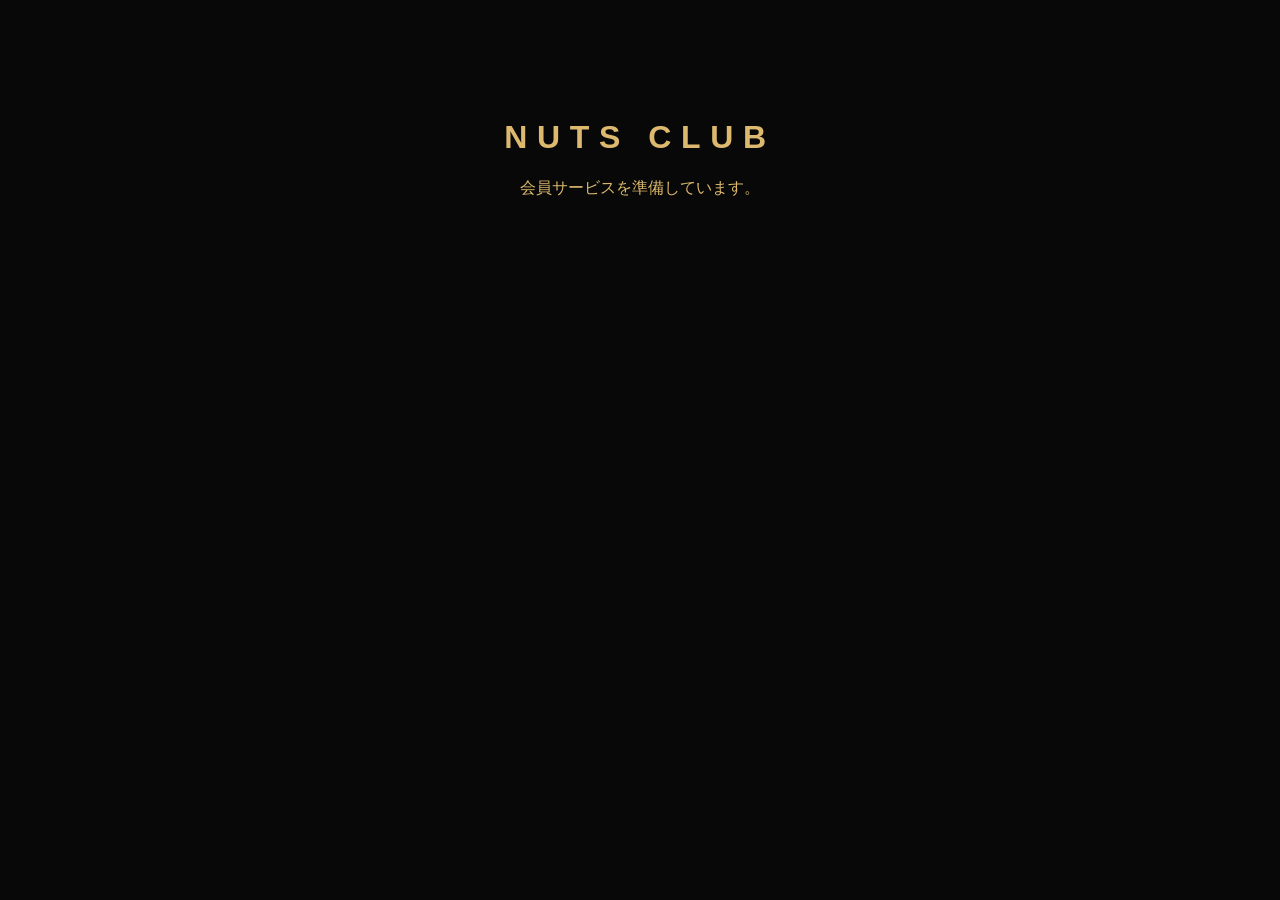
==== index.html @ 691520b5 "Create deployable NUTS CLUB entry point" ====
<!doctype html><html lang="ja"><meta charset="utf-8"><meta name="viewport" content="width=device-width,initial-scale=1"><title>NUTS CLUB</title><style>body{background:#080808;color:#dcb96e;font-family:sans-serif;text-align:center;padding:10vh 1rem}h1{letter-spacing:.3em}a{color:#e8d3a0}</style><h1>NUTS CLUB</h1><p>会員サービスを準備しています。</p></html>
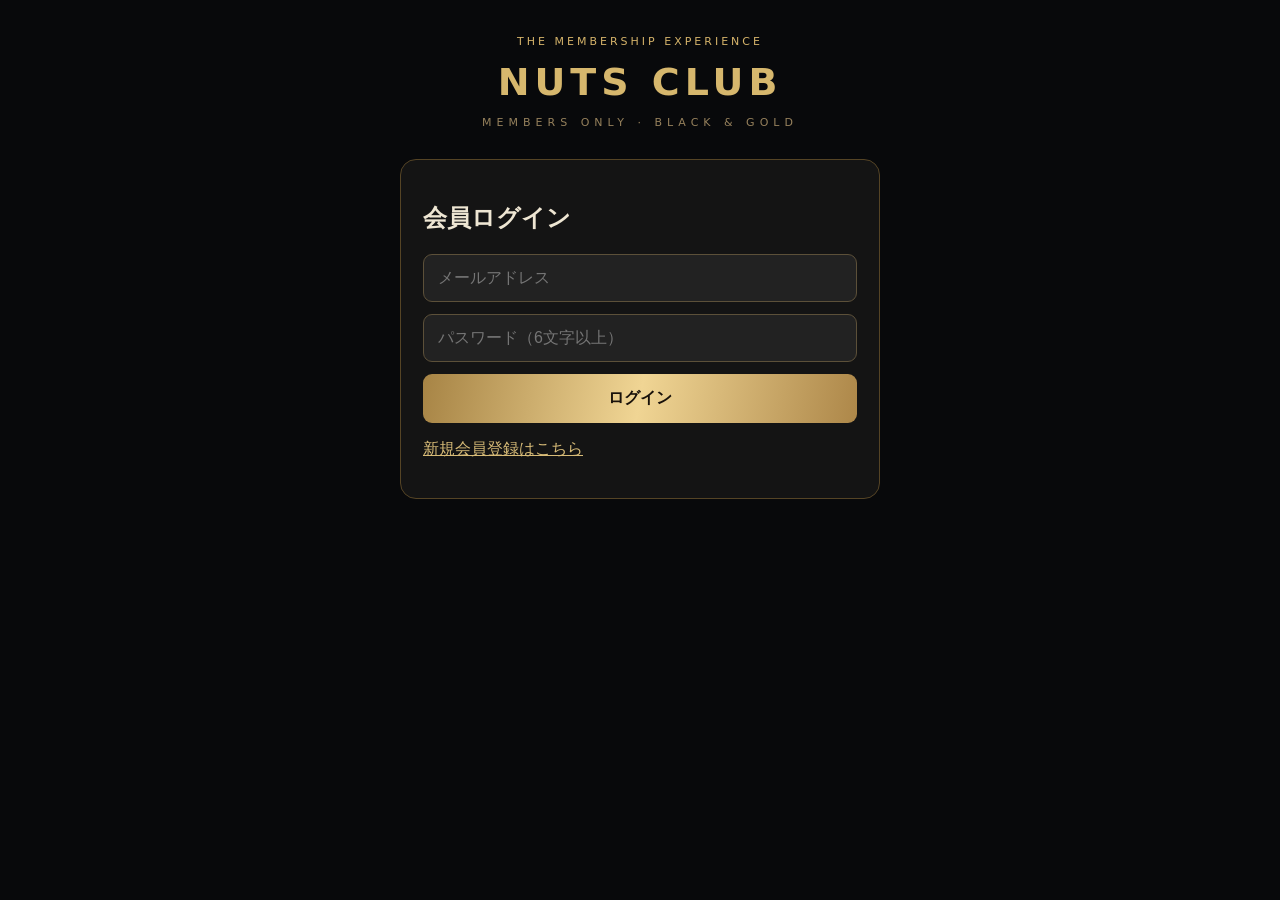
==== commit 91c76d0f: "Connect black-gold membership UI to Supabase" ====
--- a/index.html
+++ b/index.html
@@ -1 +1 @@
-<!doctype html><html lang="ja"><meta charset="utf-8"><meta name="viewport" content="width=device-width,initial-scale=1"><title>NUTS CLUB</title><style>body{background:#080808;color:#dcb96e;font-family:sans-serif;text-align:center;padding:10vh 1rem}h1{letter-spacing:.3em}a{color:#e8d3a0}</style><h1>NUTS CLUB</h1><p>会員サービスを準備しています。</p></html>+<!doctype html><html lang="ja"><head><meta charset="utf-8"><meta name="viewport" content="width=device-width,initial-scale=1"><title>NUTS CLUB</title><style>*{box-sizing:border-box}body{margin:0;background:#08090b;color:#eee6d3;font-family:system-ui,-apple-system,sans-serif}.wrap{max-width:520px;margin:auto;padding:35px 20px}header{text-align:center;color:#d6b76d;letter-spacing:5px}h1{font-size:38px;margin:12px 0}header p{font-size:11px;color:#96815c}.panel{background:#141414;border:1px solid #554425;border-radius:16px;padding:22px;margin-top:30px}input,button{display:block;width:100%;margin:12px 0;padding:14px;border-radius:9px;font-size:16px}input{background:#222;border:1px solid #5c5039;color:white}button{border:0;background:linear-gradient(100deg,#a78445,#f0d594,#ad8749);color:#18110a;font-weight:bold;cursor:pointer}button:disabled{opacity:.5}.secondary{background:#292622;color:#e8cb89;border:1px solid #695734}.link{color:#d8bc78;text-decoration:underline;cursor:pointer}.card{border:1px solid #c5a461;border-radius:20px;background:linear-gradient(135deg,#39301f,#0a0b0d 65%,#2d281c);padding:25px;margin:30px 0;min-height:220px;box-shadow:0 20px 50px #0008}.small{font-size:11px;letter-spacing:3px;color:#d5b36a}.tier{font-size:30px;letter-spacing:3px;margin:40px 0 15px;font-weight:800}.uid{font-size:10px;color:#b4aa92;overflow-wrap:anywhere}.stats{display:grid;grid-template-columns:1fr 1fr;gap:12px}.stat{border:1px solid #5b4828;padding:18px;border-radius:12px;background:#171512}.stat b{display:block;font-size:27px;color:#e5c581;margin-top:8px}#message{color:#d6b76d;overflow-wrap:anywhere}[hidden]{display:none!important}</style></head><body><div class="wrap"><header><div class="small">THE MEMBERSHIP EXPERIENCE</div><h1>NUTS CLUB</h1><p>MEMBERS ONLY · BLACK & GOLD</p></header><section id="login" class="panel"><h2>会員ログイン</h2><input id="email" type="email" autocomplete="email" placeholder="メールアドレス"><input id="password" type="password" autocomplete="current-password" placeholder="パスワード（6文字以上）"><input id="displayName" placeholder="会員表示名" hidden><button id="submit">ログイン</button><p><span id="switch" class="link">新規会員登録はこちら</span></p></section><section id="member" hidden><div class="card"><div class="small">NUTS CLUB ✦ VIP MEMBER</div><div id="tier" class="tier">BRONZE</div><div id="name"></div><p class="uid" id="uid"></p></div><div class="stats"><div class="stat">保有ポイント<b id="points">0</b></div><div class="stat">預かりチップ<b id="chips">0</b></div></div><div class="panel"><p>ポイント・チップ・ランクは店舗スタッフが管理します。</p><button id="reload" class="secondary">最新情報に更新</button><button id="logout" class="secondary">ログアウト</button></div></section><p id="message" role="status"></p></div><script src="app.js"></script></body></html>
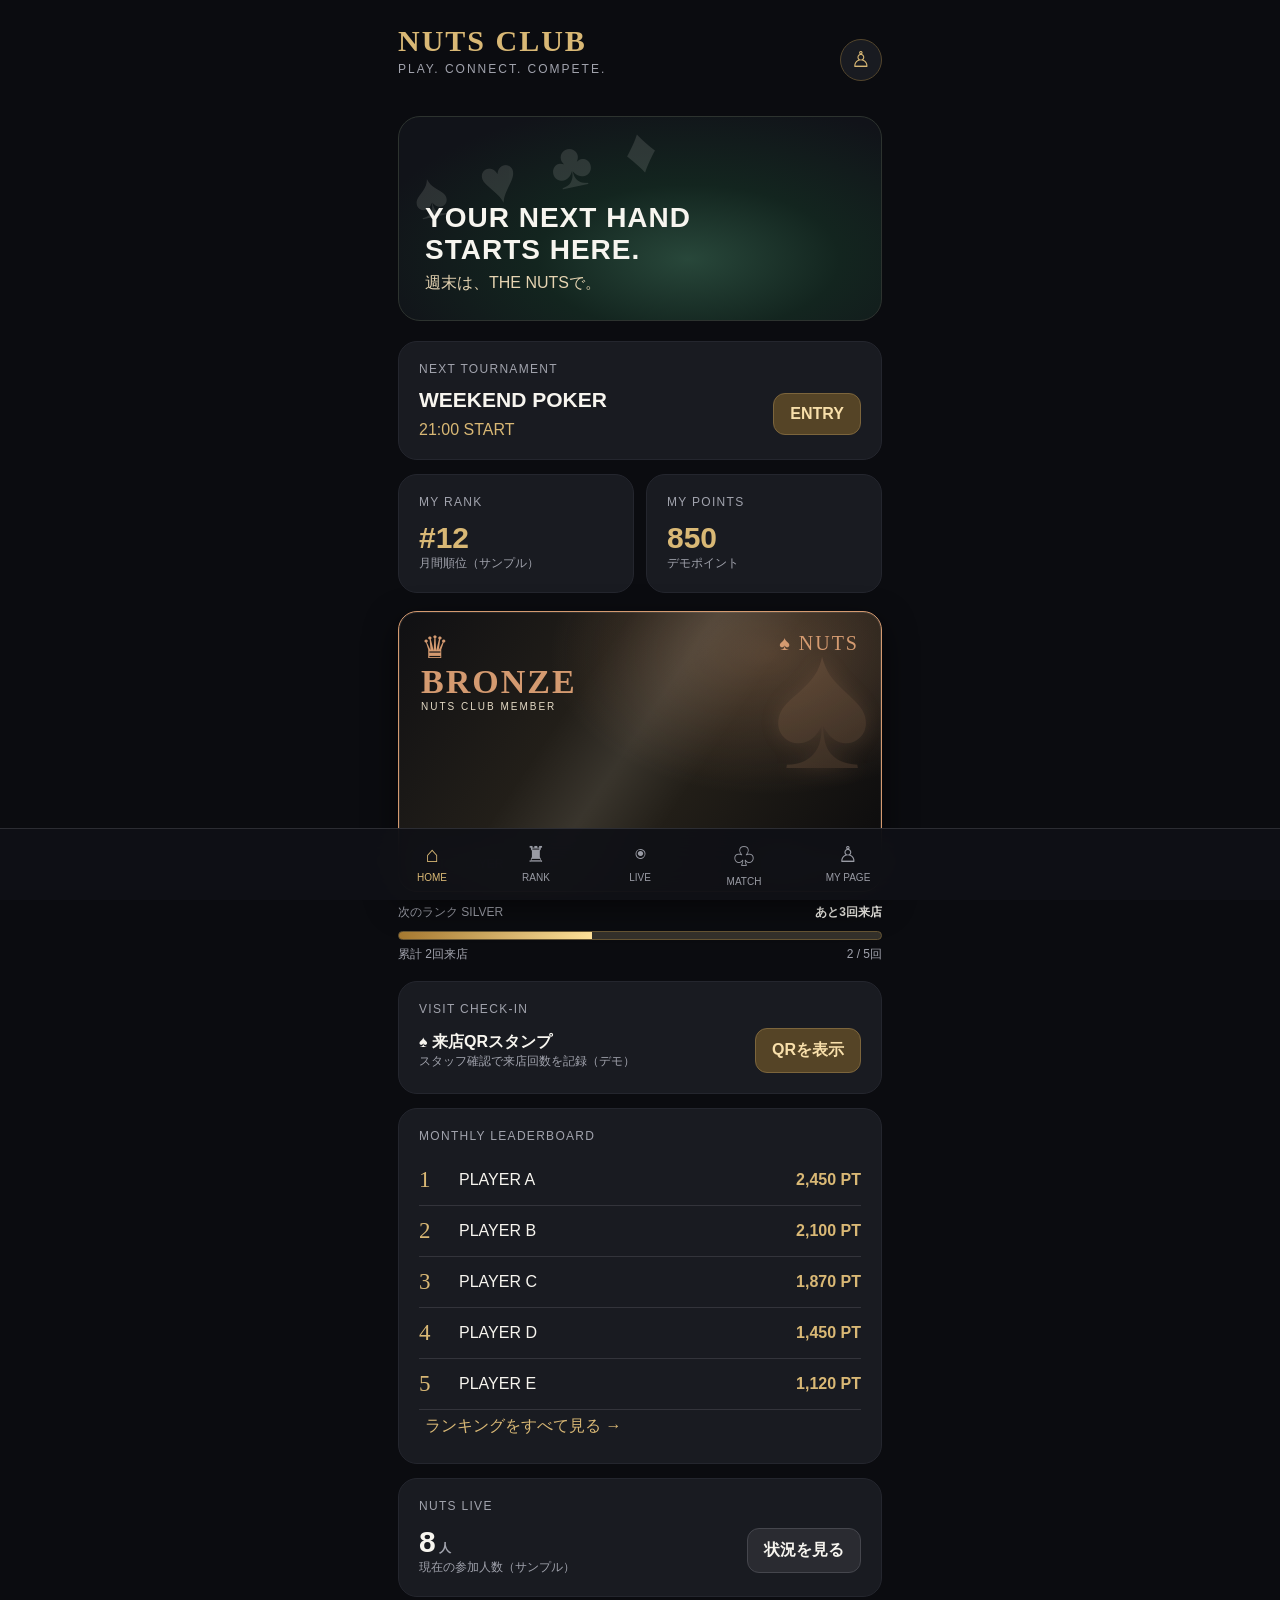
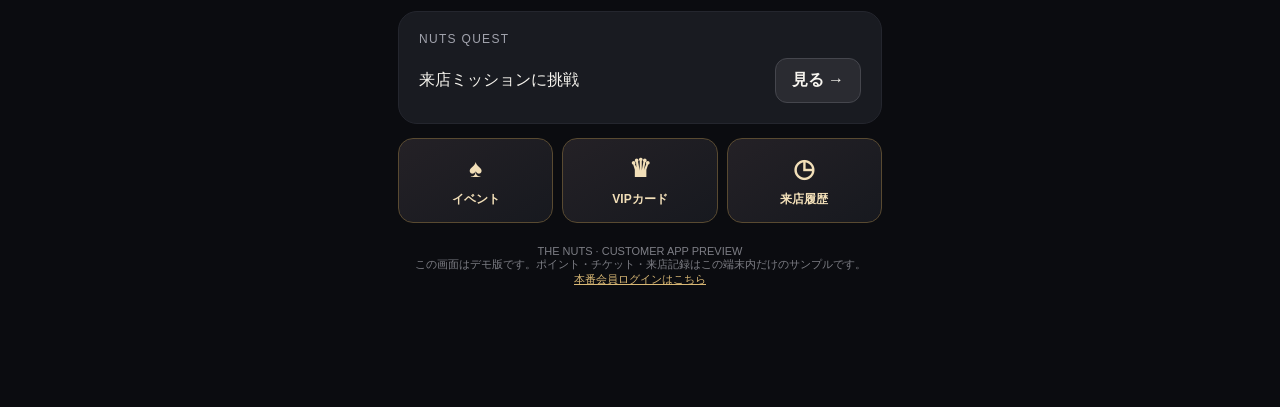
==== commit 379d90c7: "Restore uploaded original NUTS CLUB UI with VIP cards tickets rankings and events" ====
--- a/index.html
+++ b/index.html
@@ -1 +1,32 @@
-<!doctype html><html lang="ja"><head><meta charset="utf-8"><meta name="viewport" content="width=device-width,initial-scale=1"><title>NUTS CLUB</title><style>*{box-sizing:border-box}body{margin:0;background:#08090b;color:#eee6d3;font-family:system-ui,-apple-system,sans-serif}.wrap{max-width:520px;margin:auto;padding:35px 20px}header{text-align:center;color:#d6b76d;letter-spacing:5px}h1{font-size:38px;margin:12px 0}header p{font-size:11px;color:#96815c}.panel{background:#141414;border:1px solid #554425;border-radius:16px;padding:22px;margin-top:30px}input,button{display:block;width:100%;margin:12px 0;padding:14px;border-radius:9px;font-size:16px}input{background:#222;border:1px solid #5c5039;color:white}button{border:0;background:linear-gradient(100deg,#a78445,#f0d594,#ad8749);color:#18110a;font-weight:bold;cursor:pointer}button:disabled{opacity:.5}.secondary{background:#292622;color:#e8cb89;border:1px solid #695734}.link{color:#d8bc78;text-decoration:underline;cursor:pointer}.card{border:1px solid #c5a461;border-radius:20px;background:linear-gradient(135deg,#39301f,#0a0b0d 65%,#2d281c);padding:25px;margin:30px 0;min-height:220px;box-shadow:0 20px 50px #0008}.small{font-size:11px;letter-spacing:3px;color:#d5b36a}.tier{font-size:30px;letter-spacing:3px;margin:40px 0 15px;font-weight:800}.uid{font-size:10px;color:#b4aa92;overflow-wrap:anywhere}.stats{display:grid;grid-template-columns:1fr 1fr;gap:12px}.stat{border:1px solid #5b4828;padding:18px;border-radius:12px;background:#171512}.stat b{display:block;font-size:27px;color:#e5c581;margin-top:8px}#message{color:#d6b76d;overflow-wrap:anywhere}[hidden]{display:none!important}</style></head><body><div class="wrap"><header><div class="small">THE MEMBERSHIP EXPERIENCE</div><h1>NUTS CLUB</h1><p>MEMBERS ONLY · BLACK & GOLD</p></header><section id="login" class="panel"><h2>会員ログイン</h2><input id="email" type="email" autocomplete="email" placeholder="メールアドレス"><input id="password" type="password" autocomplete="current-password" placeholder="パスワード（6文字以上）"><input id="displayName" placeholder="会員表示名" hidden><button id="submit">ログイン</button><p><span id="switch" class="link">新規会員登録はこちら</span></p></section><section id="member" hidden><div class="card"><div class="small">NUTS CLUB ✦ VIP MEMBER</div><div id="tier" class="tier">BRONZE</div><div id="name"></div><p class="uid" id="uid"></p></div><div class="stats"><div class="stat">保有ポイント<b id="points">0</b></div><div class="stat">預かりチップ<b id="chips">0</b></div></div><div class="panel"><p>ポイント・チップ・ランクは店舗スタッフが管理します。</p><button id="reload" class="secondary">最新情報に更新</button><button id="logout" class="secondary">ログアウト</button></div></section><p id="message" role="status"></p></div><script src="app.js"></script></body></html>+<!doctype html><html lang="ja"><head><meta charset="utf-8"><meta name="viewport" content="width=device-width,initial-scale=1,viewport-fit=cover"><meta name="theme-color" content="#0b0c10"><title>NUTS CLUB</title><style>
+:root{--bg:#0b0c10;--panel:#191b21;--panel2:#22252c;--gold:#d9b875;--text:#f7f5ef;--muted:#a1a3ad;--line:#33343b}*{box-sizing:border-box}body{margin:0;background:var(--bg);color:var(--text);font-family:-apple-system,BlinkMacSystemFont,"Hiragino Kaku Gothic ProN",Meiryo,sans-serif}button,input,select{font:inherit}button{cursor:pointer}.app{max-width:520px;margin:auto;min-height:100dvh;padding:24px 18px 100px}.brand{font-family:Georgia,serif;letter-spacing:2px;font-size:30px;color:var(--gold);font-weight:bold}.tag{font-size:12px;letter-spacing:2px;color:var(--muted);margin:4px 0 20px}.top{display:flex;align-items:center;justify-content:space-between}.avatar{background:var(--panel);border:1px solid #54462d;border-radius:50%;width:42px;height:42px;color:var(--gold);font-size:22px}.hero{border-radius:22px;min-height:205px;overflow:hidden;background:radial-gradient(ellipse at 60% 70%,#28473a 0%,#13251f 37%,#111319 80%);position:relative;border:1px solid #2d332f;padding:26px;display:flex;flex-direction:column;justify-content:end;margin:20px 0}.hero:before{content:'♠  ♥  ♣  ♦';font-size:64px;position:absolute;top:18px;left:12px;letter-spacing:8px;opacity:.12;transform:rotate(-12deg)}.hero h1{margin:0;font-size:28px;letter-spacing:1px}.hero p{margin:7px 0 0;color:#e6d4b2}.card{background:var(--panel);border-radius:19px;padding:20px;margin:14px 0;border:1px solid #24262e}.eyebrow{font-size:12px;letter-spacing:1.3px;color:var(--muted);margin-bottom:12px}.gold{color:var(--gold)}.row{display:flex;align-items:center;justify-content:space-between;gap:12px}.muted{color:var(--muted)}.small{font-size:12px}.big{font-size:30px;font-weight:700}.btn{background:#554426;border:1px solid #7c653c;color:#f8dfaa;border-radius:12px;padding:11px 16px;font-weight:700}.btn.secondary{background:#2a2b31;border-color:#45464d;color:var(--text)}.btn:disabled{opacity:.5}.two{display:grid;grid-template-columns:1fr 1fr;gap:12px}.two .card{margin:0}.section{font-size:19px;margin:27px 0 13px}.rank{display:flex;align-items:center;gap:13px;padding:12px 0;border-bottom:1px solid var(--line)}.rank:last-child{border:0}.rankno{font-size:23px;color:var(--gold);width:27px;font-family:Georgia,serif}.grow{flex:1}.bottom{position:fixed;bottom:0;left:0;right:0;background:#101116ed;border-top:1px solid #2c2d33;display:flex;justify-content:center;padding:9px max(8px,env(safe-area-inset-right)) calc(9px + env(safe-area-inset-bottom));backdrop-filter:blur(16px);z-index:5}.nav{width:min(520px,100%);display:grid;grid-template-columns:repeat(5,1fr)}.tab{border:0;background:transparent;color:#999ba4;font-size:10px;display:flex;align-items:center;flex-direction:column;gap:4px;padding:4px 0}.tab b{font-size:22px;font-weight:400}.tab.active{color:var(--gold)}.pill{font-size:11px;color:#d9b875;border:1px solid #67542d;border-radius:99px;padding:5px 9px}.item{border-bottom:1px solid var(--line);padding:13px 0}.item:last-child{border:0}.field{background:#111217;border:1px solid #44454b;color:white;border-radius:11px;padding:12px;width:100%;margin:8px 0}.questbar{height:7px;border-radius:9px;background:#3a3a40;overflow:hidden;margin-top:10px}.questbar>div{height:100%;background:var(--gold)}.notice{color:#b4a27f;font-size:12px;line-height:1.6}.hide{display:none}.toast{position:fixed;top:15px;left:50%;transform:translateX(-50%);background:#34302a;border:1px solid var(--gold);padding:12px 20px;border-radius:12px;z-index:9;max-width:90%;text-align:center}.h1{font-size:26px;margin:16px 0}.link{background:none;border:0;color:var(--gold);padding:6px}.chip{display:inline-block;padding:7px 10px;border-radius:9px;background:#2a2c32;color:#ddd;margin:4px 4px 4px 0;font-size:12px}footer{margin:20px 0;font-size:11px;color:#7d7e85;text-align:center}
+
+/* Premium VIP membership cards */
+.vip-card{--accent:#f2ca64;position:relative;isolation:isolate;overflow:hidden;aspect-ratio:1.72;border-radius:19px;border:1px solid var(--accent);background:radial-gradient(ellipse at 77% 15%,color-mix(in srgb,var(--accent) 28%,transparent),transparent 42%),linear-gradient(125deg,#101013 0%,#29241b 49%,#0a0a0c 100%);box-shadow:inset 0 0 0 1px #ffffff16,0 12px 32px #0009;padding:20px 22px;display:flex;flex-direction:column;justify-content:space-between;color:var(--accent);text-align:left;width:100%;transition:transform .2s ease}
+.vip-card:active{transform:scale(.985)}.vip-card:before{content:'♠';position:absolute;font-size:185px;right:2%;top:0;line-height:1;opacity:.16;z-index:-1;text-shadow:0 0 20px var(--accent)}.vip-card:after{content:'';position:absolute;inset:-60%;background:linear-gradient(115deg,transparent 43%,#ffffff14 49%,transparent 55%);transform:rotate(9deg);pointer-events:none}.vip-card .vip-top,.vip-card .vip-foot{display:flex;justify-content:space-between;align-items:start;gap:12px}.vip-card .vip-crown{font-size:31px;line-height:1}.vip-card .vip-tier{font-family:Georgia,serif;font-size:clamp(23px,6vw,34px);letter-spacing:2px;font-weight:bold}.vip-card .vip-sub{font-size:10px;letter-spacing:2px;color:#e3d9c4}.vip-card .vip-foot{font-size:12px;color:#eee3d3;align-items:end}.vip-card .vip-logo{font-family:Georgia,serif;font-size:20px;letter-spacing:2px}.vip-card.bronze{--accent:#d49a70;background-color:#2b1710}.vip-card.silver{--accent:#dce2ea;background-color:#1b2129}.vip-card.gold{--accent:#f3c85c}.vip-card.platinum{--accent:#a8ddf4;background-color:#12222e}.vip-card.black-vip{--accent:#d7a6ff;background-color:#160e22}.vip-card.mini{min-height:125px;aspect-ratio:auto;padding:15px 17px;margin:10px 0}.vip-card.mini:before{font-size:125px}.vip-card.mini .vip-tier{font-size:23px}.vip-card.mini .vip-crown{font-size:23px}.vip-card.mini .vip-logo{font-size:15px}.vip-card.mini .vip-foot{font-size:11px}.vip-progress{margin:12px 0 18px}.vip-progress .questbar{height:9px;background:#34312b;border:1px solid #665534}.vip-progress .questbar>div{background:linear-gradient(90deg,#a77a31,#ffe29a)}.vip-section-title{font-size:19px;font-family:Georgia,serif;letter-spacing:1px;color:var(--gold);margin:24px 0 12px}.vip-tiers{display:grid;gap:6px}.vip-current{outline:2px solid #e5c477;outline-offset:3px}.vip-detail{background:linear-gradient(135deg,#201b13,#121318);border:1px solid #5d4c2d;border-radius:16px;padding:17px;margin:14px 0}.vip-detail .item{line-height:1.6}.vip-back{background:transparent;border:0;color:var(--gold);padding:8px 0;font-size:15px}.vip-card-button{padding:0;border:0;background:none;width:100%;display:block;text-align:inherit}
+
+/* QR check-in demo */
+.checkin-card{border:1px solid #9d7b3c;background:linear-gradient(140deg,#272117,#0e1015);border-radius:20px;padding:22px;text-align:center;margin:18px 0}.qr-frame{background:#fff;border-radius:16px;padding:12px;display:inline-block;margin:16px auto}.qr-frame img{width:190px;height:190px;display:block;image-rendering:pixelated}.checkin-id{font-family:monospace;letter-spacing:2px;color:#d9b875;font-size:13px}.checkin-step{padding:10px 0;border-bottom:1px solid #403b31;text-align:left}.checkin-ok{color:#8fe0b2}.checkin-warning{color:#e2c890;font-size:12px;line-height:1.7}
+
+/* Customer app completion pass */
+.quick-actions{display:grid;grid-template-columns:repeat(3,1fr);gap:9px;margin:12px 0 22px}.quick-actions button{background:linear-gradient(150deg,#242126,#17191f);border:1px solid #594a31;border-radius:15px;color:#f2dfb8;min-height:85px;padding:12px 6px;font-weight:700;font-size:12px}.quick-actions button span{display:block;font-size:25px;margin-bottom:8px}.event-row{border:1px solid #3b362c;border-radius:14px;padding:15px;margin:12px 0;background:linear-gradient(135deg,#222027,#16171b)}.event-label{display:inline-block;color:#d9b875;font-size:11px;letter-spacing:1.5px;margin-bottom:7px}.event-row h3{margin:4px 0 7px;font-size:19px}.event-row p{color:#bcb8b2;font-size:12px;line-height:1.6}.event-row .row{margin-top:12px}.demo-banner{background:#242016;border:1px solid #6b542c;border-radius:12px;color:#f3db9d;padding:12px;font-size:12px;line-height:1.6;margin:12px 0}.history-entry{border-left:2px solid #d9b875;padding:4px 0 15px 14px;margin-left:8px;font-size:13px}.history-entry strong{display:block;margin-bottom:4px}.history-entry small{color:#a9a5a0}.section-heading{display:flex;justify-content:space-between;align-items:center;gap:10px}.section-heading button{font-size:12px}.btn:focus-visible,.tab:focus-visible,.quick-actions button:focus-visible{outline:2px solid #ffe6a0;outline-offset:3px}@media(prefers-reduced-motion:reduce){*{animation:none!important;transition:none!important}}
+.live-banner{background:linear-gradient(125deg,#29231b,#12151b 70%);border:1px solid #80653b;border-radius:22px;padding:22px;margin:15px 0;position:relative;overflow:hidden}.live-banner:after{content:'♠';position:absolute;right:8px;top:-22px;font-size:170px;color:#d9b875;opacity:.08;pointer-events:none}.live-badge{display:inline-flex;align-items:center;gap:7px;border:1px solid #876b3e;border-radius:99px;color:#eacb86;font-size:11px;letter-spacing:1px;padding:7px 12px}.live-dot{width:8px;height:8px;background:#e2ba68;border-radius:50%;box-shadow:0 0 10px #d9b875}.live-metrics{display:grid;grid-template-columns:1fr 1fr;gap:11px;margin:17px 0}.live-metric{background:#17191f;border:1px solid #40382c;border-radius:16px;padding:17px}.live-metric strong{display:block;color:#efcd83;font-size:32px;margin:5px 0}.live-metric small{color:#aba7a0}.live-status{display:flex;align-items:center;justify-content:space-between;padding:16px 0;border-bottom:1px solid #35332f;gap:12px}.live-status:last-child{border:0}.live-status b{color:#e7c57f;font-size:13px}.live-actions{display:grid;grid-template-columns:1fr 1fr;gap:10px;margin:16px 0}.live-actions button{min-height:54px}.live-steps{display:grid;gap:10px;margin-top:12px}.live-step{display:flex;gap:12px;align-items:start;color:#d6d1c7;font-size:13px;line-height:1.6}.live-step span{background:#332b1d;color:#f4d895;padding:4px 9px;border-radius:50%;font-weight:bold}.live-note{background:#242018;border:1px solid #6d5530;border-radius:12px;padding:12px;color:#f0d6a3;font-size:12px;line-height:1.7}.live-fine{color:#a7a5a1;font-size:12px;line-height:1.7;margin-top:12px}.plan-days{display:grid;grid-template-columns:repeat(2,minmax(0,1fr));gap:9px}.plan-day{background:#171717;border:1px solid #474039;color:#eee;padding:13px 5px;border-radius:11px;cursor:pointer}.plan-day.chosen{border-color:#d9b66d;background:#352b19;color:#ffe0a1}.plan-options{display:flex;flex-wrap:wrap;gap:8px}.plan-options .btn{flex:1;min-width:105px}
+/* NUTS RANKING — podium redesign */
+.rank-switch{display:grid;grid-template-columns:repeat(3,1fr);gap:7px;margin:20px 0 10px}.rank-switch button{background:#202127;border:1px solid #38343a;color:#aaa5a0;padding:12px 5px;border-radius:12px;font-weight:700;font-size:12px}.rank-switch button.active{background:linear-gradient(135deg,#5d4728,#302719);border-color:#d5ac64;color:#f8dca2;box-shadow:0 0 14px #d5ac6420}.podium{display:grid;grid-template-columns:repeat(3,minmax(0,1fr));gap:8px;align-items:end;margin:26px 0 16px}.podium-col{text-align:center;min-width:0}.podium-avatar{height:56px;width:56px;display:grid;place-items:center;margin:0 auto 8px;border-radius:50%;background:radial-gradient(circle at 30% 20%,#3d3530,#14161a);border:2px solid var(--metal);color:var(--metal);font-size:25px;box-shadow:0 0 18px color-mix(in srgb,var(--metal) 24%,transparent)}.podium-crown{font-size:24px;color:var(--metal);height:29px}.podium-name{font-weight:800;font-size:13px;overflow:hidden;text-overflow:ellipsis;white-space:nowrap}.podium-pts{font-size:12px;color:#e6cf9c;margin:5px 0 10px}.podium-step{height:var(--height);display:flex;flex-direction:column;justify-content:center;gap:5px;border-radius:13px 13px 5px 5px;border:1px solid var(--metal);background:linear-gradient(160deg,color-mix(in srgb,var(--metal) 19%,#17171c),#15161b 72%);box-shadow:inset 0 1px 14px color-mix(in srgb,var(--metal) 10%,transparent)}.podium-step strong{font-size:29px;color:var(--metal);font-family:Georgia,serif}.podium-step span{font-size:10px;color:#c7c0b6;letter-spacing:1px}.ranking-row{display:flex;align-items:center;gap:13px;padding:13px 0;border-bottom:1px solid #343036}.ranking-row:last-child{border-bottom:0}.ranking-row .place{font:700 22px Georgia,serif;color:#d9b875;width:29px}.ranking-row .name{flex:1;font-weight:700}.ranking-row .pts{color:#f0cb83;font-weight:800}.ranking-head{border:1px solid #4b3d28;background:radial-gradient(circle at 100% 0%,#40301c,#17171b 62%);padding:21px;border-radius:19px;margin:17px 0}.ranking-head h1{font:700 27px Georgia,serif;color:#f3d48c;margin:7px 0}.ranking-note{font-size:12px;color:#aaa4a0;line-height:1.7}
+</style></head><body><main class="app"><header class="top"><div><div class="brand">NUTS CLUB</div><div class="tag">PLAY. CONNECT. COMPETE.</div></div><button class="avatar" onclick="go('player')" aria-label="マイページ">♙</button></header><div id="view"></div><footer>THE NUTS · CUSTOMER APP PREVIEW<br>この画面はデモ版です。ポイント・チケット・来店記録はこの端末内だけのサンプルです。<br><a href="member.html" style="color:#d9b875">本番会員ログインはこちら</a></footer></main><nav class="bottom"><div class="nav" id="nav"></div></nav><script>
+const KEY='nutsclub_demo_v1';let state;try{state=JSON.parse(localStorage.getItem(KEY))||{}}catch(e){state={}};state={name:'NUTS PLAYER',points:850,visits:2,joined:false,attending:[],posts:[],claimed:[],bookings:[],visitHistory:[],...state};if(!Array.isArray(state.bookings))state.bookings=[];if(!Array.isArray(state.visitHistory))state.visitHistory=[];if(!Number.isInteger(state.demoMemberIndex))state.demoMemberIndex=Math.floor(Math.random()*20);let page='home';let live={players:8,tables:1,darts:'空きあり',mahjong:'利用可能',tournament:'WEEKEND POKER',time:'21:00'};const demoQRs=["[data-uri]","[data-uri]","[data-uri]","[data-uri]","[data-uri]","[data-uri]","[data-uri]","[data-uri]","[data-uri]","[data-uri]","[data-uri]","[data-uri]","[data-uri]","[data-uri]","[data-uri]","[data-uri]","[data-uri]","[data-uri]","[data-uri]","[data-uri]"];const ranks=[['PLAYER A',2450],['PLAYER B',2100],['PLAYER C',1870],['PLAYER D',1450],['PLAYER E',1120]];const $=s=>document.querySelector(s);const save=()=>localStorage.setItem(KEY,JSON.stringify(state));const esc=s=>String(s).replace(/[&<>"']/g,c=>({'&':'&amp;','<':'&lt;','>':'&gt;','"':'&quot;',"'":'&#39;'}[c]));function notify(t){let d=document.createElement('div');d.className='toast';d.textContent=t;document.body.appendChild(d);setTimeout(()=>d.remove(),2200)}function go(p){page=p;render();window.scrollTo({top:0,behavior:'smooth'})}function card(t,b){return `<section class="card"><div class="eyebrow">${t}</div>${b}</section>`}function rankList(){return ranks.map((r,i)=>`<div class="rank"><span class="rankno">${i+1}</span><div class="grow">${r[0]}</div><strong class="gold">${r[1].toLocaleString()} PT</strong></div>`).join('')}const tiers=[{name:'BRONZE',min:0,color:'#cd9568',icon:'◆'},{name:'SILVER',min:5,color:'#c4cdd9',icon:'◆'},{name:'GOLD',min:15,color:'#f2ca64',icon:'♛'},{name:'PLATINUM',min:30,color:'#c5e5f3',icon:'♛'},{name:'BLACK VIP',min:50,color:'#c6a1ff',icon:'♛'}];function memberTier(){return [...tiers].reverse().find(t=>state.visits>=t.min)||tiers[0]}function tierClass(t){return t.name.toLowerCase().replace(' ','-')}function vipPlastic(t,mini=false){return `<div class="vip-card ${tierClass(t)} ${mini?'mini':''}"><div class="vip-top"><div><div class="vip-crown">♛</div><div class="vip-tier">${t.name}</div><div class="vip-sub">NUTS CLUB MEMBER</div></div><div class="vip-logo">♠ NUTS</div></div><div class="vip-foot"><span>${esc(state.name)}</span><span>MEMBER · DEMO</span></div></div>`}function memberCard(){let t=memberTier(),i=tiers.indexOf(t),n=tiers[i+1],pct=n?Math.min(100,Math.round(state.visits/n.min*100)):100;return `<section style="margin:18px 0"><button class="vip-card-button" onclick="go('vip')" aria-label="会員カードを開く">${vipPlastic(t)}</button><div class="vip-progress"><div class="row small"><span class="muted">${n?'次のランク '+n.name:'最高ランク達成'}</span><strong>${n?'あと'+(n.min-state.visits)+'回来店':'VIP MAX'}</strong></div><div class="questbar"><div style="width:${pct}%"></div></div><div class="row small muted" style="margin-top:6px"><span>累計 ${state.visits}回来店</span><span>${n?state.visits+' / '+n.min:'50 / 50'}回</span></div></div></section>`}function home(){return `<div class="hero"><h1>YOUR NEXT HAND<br>STARTS HERE.</h1><p>週末は、THE NUTSで。</p></div>${card('NEXT TOURNAMENT',`<div class="row"><div><strong style="font-size:21px">${live.tournament}</strong><div class="gold" style="margin-top:9px">${live.time} START</div></div><button class="btn" onclick="join()">${state.joined?'予約済み':'ENTRY'}</button></div>`)}<div class="two"><div class="card"><div class="eyebrow">MY RANK</div><div class="big gold">#12</div><div class="muted small">月間順位（サンプル）</div></div><div class="card"><div class="eyebrow">MY POINTS</div><div class="big gold">${state.points}</div><div class="muted small">デモポイント</div></div></div>${memberCard()}${card('VISIT CHECK-IN',`<div class="row"><div><strong>♠ 来店QRスタンプ</strong><div class="muted small">スタッフ確認で来店回数を記録（デモ）</div></div><button class="btn" onclick="go('checkin')">QRを表示</button></div>`)}${card('MONTHLY LEADERBOARD',rankList()+`<button class="link" onclick="go('rank')">ランキングをすべて見る →</button>`)}${card('NUTS LIVE',`<div class="row"><div><div class="big">${live.players}<span class="small muted"> 人</span></div><div class="muted small">現在の参加人数（サンプル）</div></div><button class="btn secondary" onclick="go('live')">状況を見る</button></div>`)}${card('NUTS QUEST',`<div class="row"><span>来店ミッションに挑戦</span><button class="btn secondary" onclick="go('quest')">見る →</button></div>`)}<div class="quick-actions"><button onclick="go('events')"><span>♠</span>イベント</button><button onclick="go('vip')"><span>♛</span>VIPカード</button><button onclick="go('history')"><span>◷</span>来店履歴</button></div>`}
+let rankPeriod='monthly';const rankData={monthly:{title:'MONTHLY RANKING',sub:'今月の活動ポイント',rows:[['ATOM',1250],['TAKU',820],['RYO',640],['KEN',580],['YUTA',420],['SORA',360],['REN',280]]},yearly:{title:'YEARLY RANKING',sub:'年間の活動ポイント',rows:[['TAKU',9200],['ATOM',8700],['RYO',7450],['YUTA',6300],['KEN',5900],['REN',4700],['SORA',3500]]},visits:{title:'VISIT RANKING',sub:'累計来店回数',rows:[['RYO',82],['ATOM',67],['TAKU',54],['KEN',48],['SORA',37],['YUTA',31],['REN',22]]}};function chooseRank(k){rankPeriod=k;render()}function rank(){const d=rankData[rankPeriod],unit=rankPeriod==='visits'?'回':'PT',colors=['#d6dce4','#f4c969','#bf9073'];let order=[1,0,2];let podium=order.map((ix)=>{let [name,num]=d.rows[ix];return `<div class="podium-col" style="--metal:${colors[ix]};--height:${ix===0?136:ix===1?110:93}px"><div class="podium-crown">${ix===0?'♛':'♠'}</div><div class="podium-avatar">${ix===0?'♛':'♠'}</div><div class="podium-name">${esc(name)}</div><div class="podium-pts">${num.toLocaleString()} ${unit}</div><div class="podium-step"><strong>${ix+1}</strong><span>${ix===0?'CHAMPION':ix===1?'RUNNER UP':'THIRD'}</span></div></div>`}).join('');let others=d.rows.slice(3).map(([name,num],i)=>`<div class="ranking-row"><span class="place">${i+4}</span><span class="name">${esc(name)}</span><span class="pts">${num.toLocaleString()} ${unit}</span></div>`).join('');return `<div class="ranking-head"><div class="eyebrow" style="color:#c8a766">♠ NUTS CLUB / HALL OF FAME</div><h1>🏆 ${d.title}</h1><div class="muted small">${d.sub} · TOP PLAYERS</div></div><div class="rank-switch"><button class="${rankPeriod==='monthly'?'active':''}" onclick="chooseRank('monthly')">月間</button><button class="${rankPeriod==='yearly'?'active':''}" onclick="chooseRank('yearly')">年間</button><button class="${rankPeriod==='visits'?'active':''}" onclick="chooseRank('visits')">来店回数</button></div><div class="podium">${podium}</div>${card('RANKING 04–07',others)}${card('MY STATUS',`<div class="row"><div><div class="big gold">${state.points.toLocaleString()} PT</div><div class="muted small">自分のデモポイント</div></div><div><div class="big gold">${state.visits} 回</div><div class="muted small">累計来店（デモ）</div></div></div>`)}<p class="ranking-note">※順位・名前・数値はすべて画面確認用のサンプルです。実際のランキング共有は未実装です。ポイントは現金・チップ等と交換できません。今後は来店・イベント参加などの活動を基準にします。</p>`}
+function liveView(){return `<h1 class="h1">◉ NUTS LIVE</h1><p class="muted">今夜のナッツを、来店前にチェック。</p><div class="live-banner"><span class="live-badge"><i class="live-dot"></i> NUTS FLOOR STATUS</span><h2 style="font-family:Georgia,serif;letter-spacing:1.2px;font-size:28px;margin:18px 0 6px">THE NIGHT IS YOURS.</h2><p class="muted small" style="margin:0">ポーカー・ダーツ・麻雀を楽しもう</p></div><div class="live-note">現在はデモ画面です。以下の人数・卓数・空き状況はサンプルで、実際の店舗情報ではありません。</div><div class="live-metrics"><div class="live-metric"><small>♠ POKER PLAYERS</small><strong>${live.players}<span style="font-size:14px"> 人</span></strong><small>表示例・未連携</small></div><div class="live-metric"><small>♣ ACTIVE TABLES</small><strong>${live.tables}<span style="font-size:14px"> / 3 卓</span></strong><small>表示例・未連携</small></div></div>${card('FLOOR GUIDE · サンプル',`<div class="live-status"><span>♠ ポーカー</span><b>${live.tables}卓稼働（例）</b></div><div class="live-status"><span>🎯 ダーツ</span><b>${live.darts}（例）</b></div><div class="live-status"><span>🀄 麻雀</span><b>${live.mahjong}（例）</b></div>`)}${card('NEXT TOURNAMENT · 予定例',`<div class="row"><div><strong style="font-size:18px">${live.tournament}</strong><div class="gold" style="margin-top:8px">${live.time} START</div></div><span class="pill">DEMO</span></div><p class="live-fine">日時・開催状況は店頭でご確認ください。ここからの操作は実際の予約になりません。</p><button class="btn" onclick="go('events')">イベント一覧を見る →</button>`)}${card('WEEKEND SPECIAL',`<strong style="font-size:20px;color:var(--gold)">🐍 HABU NIGHT</strong><p class="muted small">週末限定イベントを企画中</p><p class="live-fine">ポーカーの特別ルールを楽しむ企画。飲酒は任意で、ノンアル演出にも対応する予定です。</p>`)}${card('HOW TO USE NUTS LIVE',`<div class="live-steps"><div class="live-step"><span>1</span><div>今夜の卓数やイベント情報をチェック</div></div><div class="live-step"><span>2</span><div>気になるイベントを保存</div></div><div class="live-step"><span>3</span><div>店舗で実際の開催状況を確認して来店</div></div></div>`)}<p class="notice">本番版では、店舗側の更新とデータベース連携により、実際の人数・卓数を表示する予定です。</p>`}function join(){state.joined=!state.joined;save();notify(state.joined?'デモ予約を登録しました':'デモ予約を取り消しました');render()}
+const quests=[{id:'visit3',title:'来店3回を達成',desc:'来店スタンプを3つ集めよう',need:3,pt:100},{id:'visit5',title:'来店5回を達成',desc:'常連プレイヤーへの第一歩',need:5,pt:200}];function quest(){return `<h1 class="h1">✨ NUTS QUEST</h1><p class="muted">遊ぶほど、思い出と称号が増える。</p>${card('VISIT STAMPS',`<div class="row"><div><div class="big gold">${state.visits} <span class="small muted">VISITS</span></div><p class="small muted">デモ用の来店記録</p></div><button class="btn secondary" onclick="go('checkin')">来店QRを表示</button></div>`)}${quests.map(q=>card('MISSION',`<div class="row"><strong>${q.title}</strong><span class="pill">+${q.pt} PT</span></div><p class="muted small">${q.desc}</p><div class="questbar"><div style="width:${Math.min(100,state.visits/q.need*100)}%"></div></div><p class="small muted">${Math.min(q.need,state.visits)} / ${q.need}</p><button class="btn" ${state.visits<q.need||state.claimed.includes(q.id)?'disabled':''} onclick="claim('${q.id}')">${state.claimed.includes(q.id)?'受け取り済み':'ポイントを受け取る'}</button>`)).join('')}<p class="notice">※来店記録・ポイントはデモです。本番ではスタッフによる来店確認を導入します。</p>`}function demoVisit(){const today=new Date().toLocaleDateString('sv-SE');if(state.lastDemoVisit===today)return notify('今日はすでにスタンプを記録済みです');if(!confirm('【デモ用】スタッフが来店を確認しましたか？\n※実際の店舗では使えないテスト機能です。'))return;state.visits++;state.lastDemoVisit=today;state.visitHistory.push(today);save();notify('デモ来店スタンプを記録しました');render()}function claim(id){let q=quests.find(x=>x.id===id);if(!q||state.visits<q.need||state.claimed.includes(id))return;state.points+=q.pt;state.claimed.push(id);save();notify('ポイントを獲得しました！');render()}
+function match(){return `<h1 class="h1">♠ NUTS MATCH</h1><p class="muted">一緒に遊ぶ仲間を見つけよう。</p>${card('仲間を募集する',`<label class="small muted">募集するゲーム</label><select class="field" id="game"><option>ポーカー</option><option>麻雀</option><option>ダーツ</option></select><label class="small muted">メッセージ</label><input class="field" id="msg" maxlength="70" placeholder="例：今夜21時から一緒に遊べる人！"><button class="btn" onclick="post()">募集を投稿</button>`)}${card('みんなの募集',state.posts.length?state.posts.slice().reverse().map((p,i)=>`<div class="item"><span class="pill">${esc(p.game)}</span><div style="margin:9px 0">${esc(p.msg)}</div><div class="row"><span class="muted small">${esc(p.name)} · デモ投稿</span><button class="link" onclick="reply()">参加したい</button></div></div>`).join(''):'<p class="muted">まだ募集はありません。最初の募集を投稿してみよう！</p>')}<p class="notice">※投稿はこの端末内だけに保存されます。他のユーザーには公開されません。</p>`}function post(){let msg=$('#msg').value.trim();if(!msg)return notify('メッセージを入力してね');state.posts.push({game:$('#game').value,msg,name:state.name});save();notify('デモ募集を投稿しました');render()}function reply(){notify('参加連絡は本番版で使えるようにする予定です')}
+let selectedTier=null;function selectTier(i){selectedTier=i;go('vip')}function vip(){let t=memberTier(),selected=selectedTier===null?t:tiers[selectedTier];let benefits=['会員登録・来店スタンプ開始','会員限定のお知らせ（予定）','誕生日特典・イベント先行案内（予定）','限定グッズ・特別イベント案内（予定）','BLACK VIP限定の特別招待（予定）'];return `<h1 class="h1" style="color:var(--gold);font-family:Georgia,serif;text-align:center">♛ NUTS VIP</h1><p class="muted" style="text-align:center">来店するほど、会員カードが進化する。</p>${memberCard()}<button class="btn" style="width:100%;margin-bottom:15px" onclick="go('checkin')">▦ 来店QR会員証を表示</button><div class="vip-section-title">MEMBERSHIP CARDS</div><p class="small muted">カードをタップするとランク詳細が見られるよ。</p><div class="vip-tiers">${tiers.map((x,i)=>`<button class="vip-card-button" onclick="selectTier(${i})" aria-label="${x.name}の詳細">${vipPlastic(x,true)}<div class="row small" style="padding:0 4px 10px"><span class="muted">${x.min===0?'会員登録':`累計${x.min}回来店`}</span><span style="color:${x.color}">${state.visits>=x.min?'✓ 達成':`あと${x.min-state.visits}回`}</span></div></button>`).join('')}</div><div class="vip-section-title">RANK DETAILS</div><div class="vip-detail"><div class="row"><strong style="font-size:21px;color:${selected.color}">${selected.name}</strong><span class="pill">${selected.min===0?'登録時':selected.min+'回来店'}</span></div><div class="item">♛ ${benefits[tiers.indexOf(selected)]}</div><p class="notice">特典は企画中の案で、現在は提供していません。</p></div><p class="notice">※デモ版。来店回数・ランクは端末内のみ保存されます。勝敗・チップ購入額によってランクは変わりません。</p>`}function checkin(){const today=new Date().toLocaleDateString('sv-SE'),done=state.lastDemoVisit===today;return `<h1 class="h1" style="text-align:center;color:var(--gold)">♠ VISIT CHECK-IN</h1><p class="muted" style="text-align:center">来店スタンプ · QR会員証</p><div class="checkin-card"><div class="eyebrow">NUTS CLUB MEMBER</div><strong style="font-size:22px">${esc(state.name)}</strong><div class="small gold" style="margin-top:8px">${memberTier().name} MEMBER</div><div class="qr-frame"><img alt="デモ会員QRコード" src="${demoQRs[state.demoMemberIndex]}"></div><div class="checkin-id">DEMO-${String(state.demoMemberIndex+1).padStart(4,'0')}</div><p class="muted small">来店時にスタッフにこの画面を見せよう</p><div class="row" style="margin-top:18px"><span>累計来店</span><strong class="gold">${state.visits} 回</strong></div></div>${card('来店確認の流れ',`<div class="checkin-step">① お客さんがQR会員証を表示</div><div class="checkin-step">② スタッフが会員証と来店を確認</div><div class="checkin-step">③ スタッフがスタンプを付与</div><p class="checkin-warning">※現在は端末内だけのデモです。QRを読み取るスタッフ用アプリ・本人認証・不正防止・店舗データ連携は未実装です。</p><button class="btn" style="width:100%" onclick="demoVisit()" ${done?'disabled':''}>${done?'✓ 本日のデモスタンプ記録済み':'スタッフ確認済みとしてデモスタンプを付与'}</button><p class="notice">このボタンは操作確認専用です。本番ではスタッフだけが操作できる管理画面に置きます。</p>`)}<button class="btn secondary" onclick="go('vip')">VIPカードに戻る →</button>`}
+
+const events=[{id:'weekend',title:'WEEKEND POKER',when:'週末 21:00',tag:'POKER',desc:'通常トーナメント。開催日時・料金は店頭でご確認ください。'},{id:'habu',title:'HABU NIGHT',when:'週末開催を検討中',tag:'SPECIAL',desc:'フォールドしても最後まで楽しめる特別ルール。敗者演出はノンアル対応。企画段階です。'},{id:'beginner',title:'BEGINNER SESSION',when:'日程調整中',tag:'BEGINNER',desc:'初めての方も楽しめる体験企画。開催は未確定です。'}];
+function eventView(){return `<h1 class="h1">♠ NUTS EVENTS</h1><p class="muted">週末の楽しみを見つけよう。</p><div class="demo-banner">これは体験版の予定リストです。参加登録はこの端末にだけ保存され、お店への予約・連絡にはなりません。</div>${events.map(e=>`<div class="event-row"><span class="event-label">${e.tag} · DEMO</span><h3>${e.title}</h3><div class="gold small">◷ ${e.when}</div><p>${e.desc}</p><div class="row"><span class="muted small">${state.bookings.includes(e.id)?'✓ 興味ありに登録済み':'気になるイベントを保存'}</span><button class="btn ${state.bookings.includes(e.id)?'secondary':''}" onclick="toggleEvent('${e.id}')">${state.bookings.includes(e.id)?'解除':'興味あり ♡'}</button></div></div>`).join('')}${card('保存したイベント',state.bookings.length?state.bookings.map(id=>`<div class="item">♠ ${events.find(e=>e.id===id)?.title||'EVENT'}</div>`).join(''):'<p class="muted small">まだ保存したイベントはありません。</p>')}</div>`}
+function toggleEvent(id){if(!events.some(e=>e.id===id))return;state.bookings=state.bookings.includes(id)?state.bookings.filter(x=>x!==id):[...state.bookings,id];save();notify('この端末に保存しました（予約ではありません）');render()}
+function historyView(){let entries=state.visitHistory.slice().reverse();return `<h1 class="h1">◷ VISIT HISTORY</h1><p class="muted">あなたのNUTS CLUBでの思い出</p>${memberCard()}${card('来店記録',`<div class="row"><span>累計来店回数（デモ）</span><strong class="gold">${state.visits} 回</strong></div><p class="notice">現在の累計には初期サンプル値が含まれます。</p>${entries.length?entries.map(d=>`<div class="history-entry"><strong>♠ 来店スタンプ</strong><small>${esc(d)} · この端末で記録</small></div>`).join(''):'<p class="muted small">この端末で追加した来店履歴はまだありません。</p>'}`)}<button class="btn secondary" onclick="go('checkin')">QR会員証を表示 →</button>`}
+
+function player(){return `<h1 class="h1">♙ NUTS PLAYER</h1>${card('MY PROFILE',`<label class="small muted">表示名</label><input class="field" id="username" maxlength="20" value="${esc(state.name)}"><button class="btn" onclick="rename()">名前を保存</button><div class="item row"><span>会員ランク</span><span class="gold">${memberTier().name}</span></div><div class="item row"><span>月間順位（サンプル）</span><span class="gold">#12</span></div><div class="item row"><span>ポイント</span><span class="gold">${state.points} PT</span></div><div class="item row"><span>来店回数（デモ）</span><span>${state.visits}回</span></div>`)}${card('MY MENU',`<button class="btn secondary" onclick="go('vip')">NUTS VIPを見る →</button> <button class="btn secondary" onclick="go('quest')">クエストを見る →</button> <button class="btn secondary" onclick="go('checkin')">来店QR会員証 →</button>`)}${card('MY ACTIVITY',`<div class="item row"><span>気になるイベント</span><strong class="gold">${state.bookings.length} 件</strong></div><button class="btn secondary" onclick="go('events')">イベントを見る →</button> <button class="btn secondary" onclick="go('history')">来店履歴を見る →</button>`)}${card('デモ設定',`<p class="notice">試作データを初期化します。店舗のデータには影響しません。</p><button class="btn secondary" onclick="resetDemo()">デモデータを初期化</button>`)}`}
+function rename(){let n=$('#username').value.trim();if(!n)return notify('名前を入力してね');state.name=n;save();notify('名前を保存しました');render()}function resetDemo(){if(!confirm('この端末のデモデータを初期化しますか？'))return;localStorage.removeItem(KEY);location.reload()}
+const tabs=[['home','⌂','HOME'],['rank','♜','RANK'],['live','◉','LIVE'],['match','♧','MATCH'],['player','♙','MY PAGE']];function render(){let pages={home,rank,live:liveView,quest,match,vip,player,checkin,events:eventView,history:historyView};$('#view').innerHTML=pages[page]();$('#nav').innerHTML=tabs.map(([id,ic,name])=>`<button class="tab ${page===id?'active':''}" onclick="go('${id}')"><b>${ic}</b><span>${name}</span></button>`).join('')}render();
+</script></body></html>
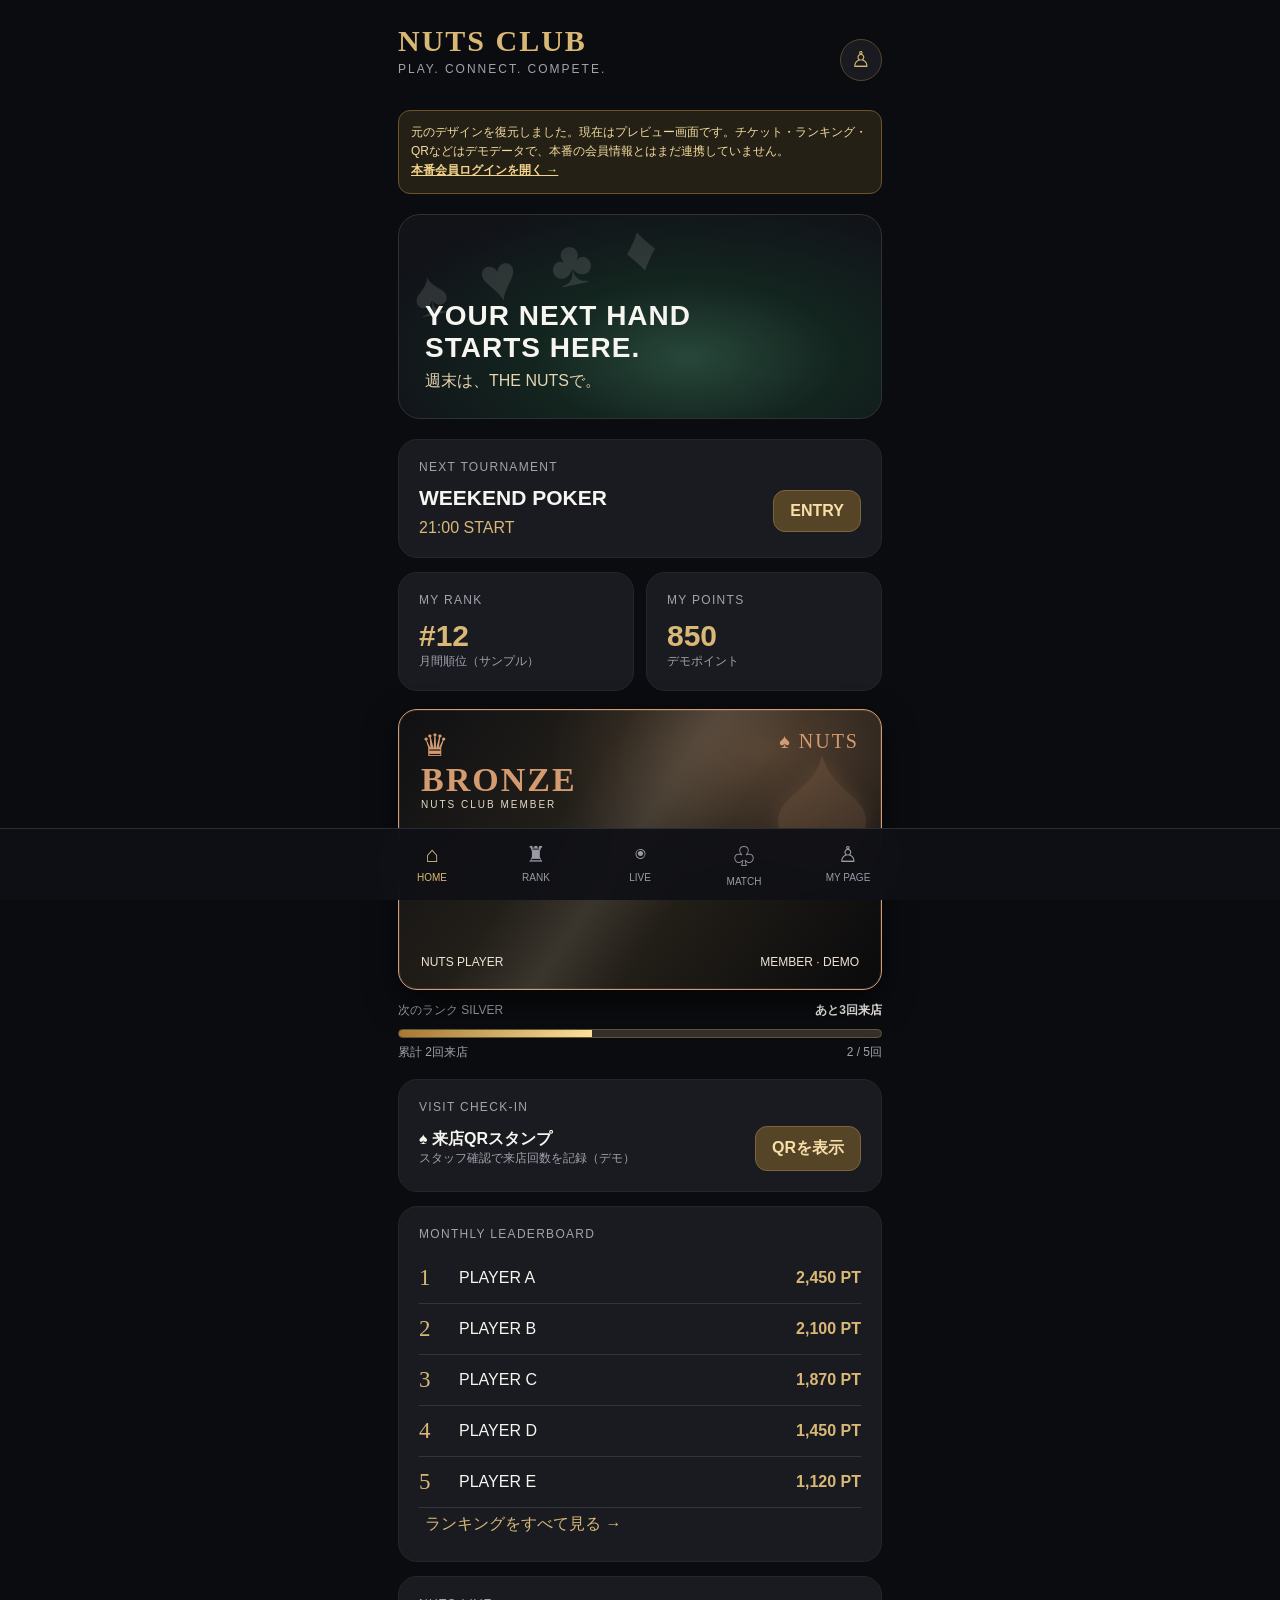
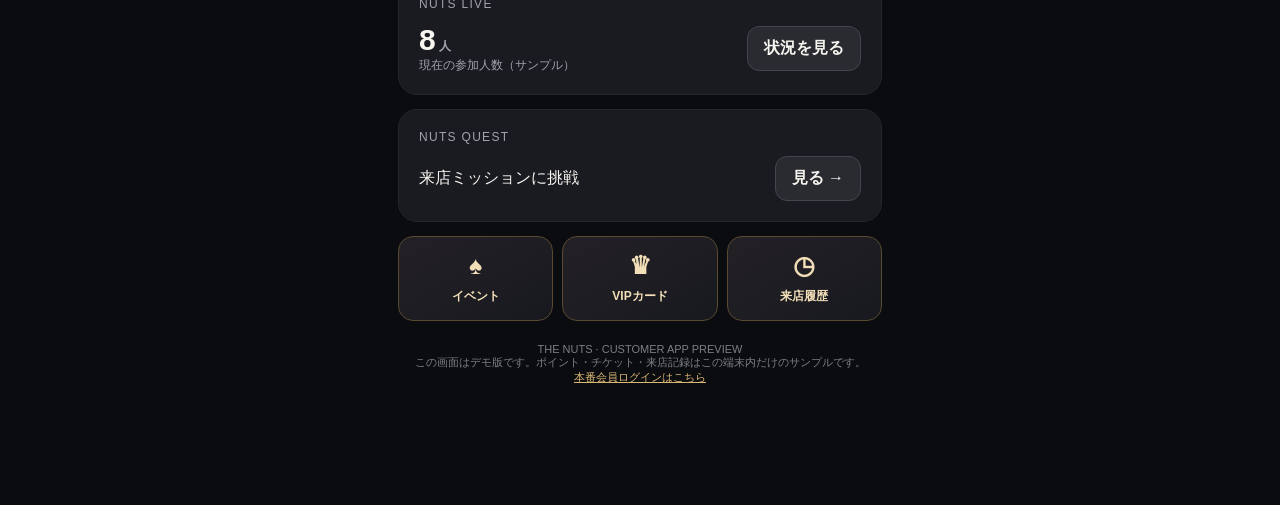
==== commit dabcd80a: "Clearly label original preview and link production member login" ====
--- a/index.html
+++ b/index.html
@@ -13,7 +13,7 @@
 .live-banner{background:linear-gradient(125deg,#29231b,#12151b 70%);border:1px solid #80653b;border-radius:22px;padding:22px;margin:15px 0;position:relative;overflow:hidden}.live-banner:after{content:'♠';position:absolute;right:8px;top:-22px;font-size:170px;color:#d9b875;opacity:.08;pointer-events:none}.live-badge{display:inline-flex;align-items:center;gap:7px;border:1px solid #876b3e;border-radius:99px;color:#eacb86;font-size:11px;letter-spacing:1px;padding:7px 12px}.live-dot{width:8px;height:8px;background:#e2ba68;border-radius:50%;box-shadow:0 0 10px #d9b875}.live-metrics{display:grid;grid-template-columns:1fr 1fr;gap:11px;margin:17px 0}.live-metric{background:#17191f;border:1px solid #40382c;border-radius:16px;padding:17px}.live-metric strong{display:block;color:#efcd83;font-size:32px;margin:5px 0}.live-metric small{color:#aba7a0}.live-status{display:flex;align-items:center;justify-content:space-between;padding:16px 0;border-bottom:1px solid #35332f;gap:12px}.live-status:last-child{border:0}.live-status b{color:#e7c57f;font-size:13px}.live-actions{display:grid;grid-template-columns:1fr 1fr;gap:10px;margin:16px 0}.live-actions button{min-height:54px}.live-steps{display:grid;gap:10px;margin-top:12px}.live-step{display:flex;gap:12px;align-items:start;color:#d6d1c7;font-size:13px;line-height:1.6}.live-step span{background:#332b1d;color:#f4d895;padding:4px 9px;border-radius:50%;font-weight:bold}.live-note{background:#242018;border:1px solid #6d5530;border-radius:12px;padding:12px;color:#f0d6a3;font-size:12px;line-height:1.7}.live-fine{color:#a7a5a1;font-size:12px;line-height:1.7;margin-top:12px}.plan-days{display:grid;grid-template-columns:repeat(2,minmax(0,1fr));gap:9px}.plan-day{background:#171717;border:1px solid #474039;color:#eee;padding:13px 5px;border-radius:11px;cursor:pointer}.plan-day.chosen{border-color:#d9b66d;background:#352b19;color:#ffe0a1}.plan-options{display:flex;flex-wrap:wrap;gap:8px}.plan-options .btn{flex:1;min-width:105px}
 /* NUTS RANKING — podium redesign */
 .rank-switch{display:grid;grid-template-columns:repeat(3,1fr);gap:7px;margin:20px 0 10px}.rank-switch button{background:#202127;border:1px solid #38343a;color:#aaa5a0;padding:12px 5px;border-radius:12px;font-weight:700;font-size:12px}.rank-switch button.active{background:linear-gradient(135deg,#5d4728,#302719);border-color:#d5ac64;color:#f8dca2;box-shadow:0 0 14px #d5ac6420}.podium{display:grid;grid-template-columns:repeat(3,minmax(0,1fr));gap:8px;align-items:end;margin:26px 0 16px}.podium-col{text-align:center;min-width:0}.podium-avatar{height:56px;width:56px;display:grid;place-items:center;margin:0 auto 8px;border-radius:50%;background:radial-gradient(circle at 30% 20%,#3d3530,#14161a);border:2px solid var(--metal);color:var(--metal);font-size:25px;box-shadow:0 0 18px color-mix(in srgb,var(--metal) 24%,transparent)}.podium-crown{font-size:24px;color:var(--metal);height:29px}.podium-name{font-weight:800;font-size:13px;overflow:hidden;text-overflow:ellipsis;white-space:nowrap}.podium-pts{font-size:12px;color:#e6cf9c;margin:5px 0 10px}.podium-step{height:var(--height);display:flex;flex-direction:column;justify-content:center;gap:5px;border-radius:13px 13px 5px 5px;border:1px solid var(--metal);background:linear-gradient(160deg,color-mix(in srgb,var(--metal) 19%,#17171c),#15161b 72%);box-shadow:inset 0 1px 14px color-mix(in srgb,var(--metal) 10%,transparent)}.podium-step strong{font-size:29px;color:var(--metal);font-family:Georgia,serif}.podium-step span{font-size:10px;color:#c7c0b6;letter-spacing:1px}.ranking-row{display:flex;align-items:center;gap:13px;padding:13px 0;border-bottom:1px solid #343036}.ranking-row:last-child{border-bottom:0}.ranking-row .place{font:700 22px Georgia,serif;color:#d9b875;width:29px}.ranking-row .name{flex:1;font-weight:700}.ranking-row .pts{color:#f0cb83;font-weight:800}.ranking-head{border:1px solid #4b3d28;background:radial-gradient(circle at 100% 0%,#40301c,#17171b 62%);padding:21px;border-radius:19px;margin:17px 0}.ranking-head h1{font:700 27px Georgia,serif;color:#f3d48c;margin:7px 0}.ranking-note{font-size:12px;color:#aaa4a0;line-height:1.7}
-</style></head><body><main class="app"><header class="top"><div><div class="brand">NUTS CLUB</div><div class="tag">PLAY. CONNECT. COMPETE.</div></div><button class="avatar" onclick="go('player')" aria-label="マイページ">♙</button></header><div id="view"></div><footer>THE NUTS · CUSTOMER APP PREVIEW<br>この画面はデモ版です。ポイント・チケット・来店記録はこの端末内だけのサンプルです。<br><a href="member.html" style="color:#d9b875">本番会員ログインはこちら</a></footer></main><nav class="bottom"><div class="nav" id="nav"></div></nav><script>
+</style></head><body><main class="app"><header class="top"><div><div class="brand">NUTS CLUB</div><div class="tag">PLAY. CONNECT. COMPETE.</div></div><button class="avatar" onclick="go('player')" aria-label="マイページ">♙</button></header><div class="demo-banner" style="margin:14px 0">元のデザインを復元しました。現在はプレビュー画面です。チケット・ランキング・QRなどはデモデータで、本番の会員情報とはまだ連携していません。<br><a href="member.html" style="color:#f3d48c;font-weight:bold">本番会員ログインを開く →</a></div><div id="view"></div><footer>THE NUTS · CUSTOMER APP PREVIEW<br>この画面はデモ版です。ポイント・チケット・来店記録はこの端末内だけのサンプルです。<br><a href="member.html" style="color:#d9b875">本番会員ログインはこちら</a></footer></main><nav class="bottom"><div class="nav" id="nav"></div></nav><script>
 const KEY='nutsclub_demo_v1';let state;try{state=JSON.parse(localStorage.getItem(KEY))||{}}catch(e){state={}};state={name:'NUTS PLAYER',points:850,visits:2,joined:false,attending:[],posts:[],claimed:[],bookings:[],visitHistory:[],...state};if(!Array.isArray(state.bookings))state.bookings=[];if(!Array.isArray(state.visitHistory))state.visitHistory=[];if(!Number.isInteger(state.demoMemberIndex))state.demoMemberIndex=Math.floor(Math.random()*20);let page='home';let live={players:8,tables:1,darts:'空きあり',mahjong:'利用可能',tournament:'WEEKEND POKER',time:'21:00'};const demoQRs=["[data-uri]","[data-uri]","[data-uri]","[data-uri]","[data-uri]","[data-uri]","[data-uri]","[data-uri]","[data-uri]","[data-uri]","[data-uri]","[data-uri]","[data-uri]","[data-uri]","[data-uri]","[data-uri]","[data-uri]","[data-uri]","[data-uri]","[data-uri]"];const ranks=[['PLAYER A',2450],['PLAYER B',2100],['PLAYER C',1870],['PLAYER D',1450],['PLAYER E',1120]];const $=s=>document.querySelector(s);const save=()=>localStorage.setItem(KEY,JSON.stringify(state));const esc=s=>String(s).replace(/[&<>"']/g,c=>({'&':'&amp;','<':'&lt;','>':'&gt;','"':'&quot;',"'":'&#39;'}[c]));function notify(t){let d=document.createElement('div');d.className='toast';d.textContent=t;document.body.appendChild(d);setTimeout(()=>d.remove(),2200)}function go(p){page=p;render();window.scrollTo({top:0,behavior:'smooth'})}function card(t,b){return `<section class="card"><div class="eyebrow">${t}</div>${b}</section>`}function rankList(){return ranks.map((r,i)=>`<div class="rank"><span class="rankno">${i+1}</span><div class="grow">${r[0]}</div><strong class="gold">${r[1].toLocaleString()} PT</strong></div>`).join('')}const tiers=[{name:'BRONZE',min:0,color:'#cd9568',icon:'◆'},{name:'SILVER',min:5,color:'#c4cdd9',icon:'◆'},{name:'GOLD',min:15,color:'#f2ca64',icon:'♛'},{name:'PLATINUM',min:30,color:'#c5e5f3',icon:'♛'},{name:'BLACK VIP',min:50,color:'#c6a1ff',icon:'♛'}];function memberTier(){return [...tiers].reverse().find(t=>state.visits>=t.min)||tiers[0]}function tierClass(t){return t.name.toLowerCase().replace(' ','-')}function vipPlastic(t,mini=false){return `<div class="vip-card ${tierClass(t)} ${mini?'mini':''}"><div class="vip-top"><div><div class="vip-crown">♛</div><div class="vip-tier">${t.name}</div><div class="vip-sub">NUTS CLUB MEMBER</div></div><div class="vip-logo">♠ NUTS</div></div><div class="vip-foot"><span>${esc(state.name)}</span><span>MEMBER · DEMO</span></div></div>`}function memberCard(){let t=memberTier(),i=tiers.indexOf(t),n=tiers[i+1],pct=n?Math.min(100,Math.round(state.visits/n.min*100)):100;return `<section style="margin:18px 0"><button class="vip-card-button" onclick="go('vip')" aria-label="会員カードを開く">${vipPlastic(t)}</button><div class="vip-progress"><div class="row small"><span class="muted">${n?'次のランク '+n.name:'最高ランク達成'}</span><strong>${n?'あと'+(n.min-state.visits)+'回来店':'VIP MAX'}</strong></div><div class="questbar"><div style="width:${pct}%"></div></div><div class="row small muted" style="margin-top:6px"><span>累計 ${state.visits}回来店</span><span>${n?state.visits+' / '+n.min:'50 / 50'}回</span></div></div></section>`}function home(){return `<div class="hero"><h1>YOUR NEXT HAND<br>STARTS HERE.</h1><p>週末は、THE NUTSで。</p></div>${card('NEXT TOURNAMENT',`<div class="row"><div><strong style="font-size:21px">${live.tournament}</strong><div class="gold" style="margin-top:9px">${live.time} START</div></div><button class="btn" onclick="join()">${state.joined?'予約済み':'ENTRY'}</button></div>`)}<div class="two"><div class="card"><div class="eyebrow">MY RANK</div><div class="big gold">#12</div><div class="muted small">月間順位（サンプル）</div></div><div class="card"><div class="eyebrow">MY POINTS</div><div class="big gold">${state.points}</div><div class="muted small">デモポイント</div></div></div>${memberCard()}${card('VISIT CHECK-IN',`<div class="row"><div><strong>♠ 来店QRスタンプ</strong><div class="muted small">スタッフ確認で来店回数を記録（デモ）</div></div><button class="btn" onclick="go('checkin')">QRを表示</button></div>`)}${card('MONTHLY LEADERBOARD',rankList()+`<button class="link" onclick="go('rank')">ランキングをすべて見る →</button>`)}${card('NUTS LIVE',`<div class="row"><div><div class="big">${live.players}<span class="small muted"> 人</span></div><div class="muted small">現在の参加人数（サンプル）</div></div><button class="btn secondary" onclick="go('live')">状況を見る</button></div>`)}${card('NUTS QUEST',`<div class="row"><span>来店ミッションに挑戦</span><button class="btn secondary" onclick="go('quest')">見る →</button></div>`)}<div class="quick-actions"><button onclick="go('events')"><span>♠</span>イベント</button><button onclick="go('vip')"><span>♛</span>VIPカード</button><button onclick="go('history')"><span>◷</span>来店履歴</button></div>`}
 let rankPeriod='monthly';const rankData={monthly:{title:'MONTHLY RANKING',sub:'今月の活動ポイント',rows:[['ATOM',1250],['TAKU',820],['RYO',640],['KEN',580],['YUTA',420],['SORA',360],['REN',280]]},yearly:{title:'YEARLY RANKING',sub:'年間の活動ポイント',rows:[['TAKU',9200],['ATOM',8700],['RYO',7450],['YUTA',6300],['KEN',5900],['REN',4700],['SORA',3500]]},visits:{title:'VISIT RANKING',sub:'累計来店回数',rows:[['RYO',82],['ATOM',67],['TAKU',54],['KEN',48],['SORA',37],['YUTA',31],['REN',22]]}};function chooseRank(k){rankPeriod=k;render()}function rank(){const d=rankData[rankPeriod],unit=rankPeriod==='visits'?'回':'PT',colors=['#d6dce4','#f4c969','#bf9073'];let order=[1,0,2];let podium=order.map((ix)=>{let [name,num]=d.rows[ix];return `<div class="podium-col" style="--metal:${colors[ix]};--height:${ix===0?136:ix===1?110:93}px"><div class="podium-crown">${ix===0?'♛':'♠'}</div><div class="podium-avatar">${ix===0?'♛':'♠'}</div><div class="podium-name">${esc(name)}</div><div class="podium-pts">${num.toLocaleString()} ${unit}</div><div class="podium-step"><strong>${ix+1}</strong><span>${ix===0?'CHAMPION':ix===1?'RUNNER UP':'THIRD'}</span></div></div>`}).join('');let others=d.rows.slice(3).map(([name,num],i)=>`<div class="ranking-row"><span class="place">${i+4}</span><span class="name">${esc(name)}</span><span class="pts">${num.toLocaleString()} ${unit}</span></div>`).join('');return `<div class="ranking-head"><div class="eyebrow" style="color:#c8a766">♠ NUTS CLUB / HALL OF FAME</div><h1>🏆 ${d.title}</h1><div class="muted small">${d.sub} · TOP PLAYERS</div></div><div class="rank-switch"><button class="${rankPeriod==='monthly'?'active':''}" onclick="chooseRank('monthly')">月間</button><button class="${rankPeriod==='yearly'?'active':''}" onclick="chooseRank('yearly')">年間</button><button class="${rankPeriod==='visits'?'active':''}" onclick="chooseRank('visits')">来店回数</button></div><div class="podium">${podium}</div>${card('RANKING 04–07',others)}${card('MY STATUS',`<div class="row"><div><div class="big gold">${state.points.toLocaleString()} PT</div><div class="muted small">自分のデモポイント</div></div><div><div class="big gold">${state.visits} 回</div><div class="muted small">累計来店（デモ）</div></div></div>`)}<p class="ranking-note">※順位・名前・数値はすべて画面確認用のサンプルです。実際のランキング共有は未実装です。ポイントは現金・チップ等と交換できません。今後は来店・イベント参加などの活動を基準にします。</p>`}
 function liveView(){return `<h1 class="h1">◉ NUTS LIVE</h1><p class="muted">今夜のナッツを、来店前にチェック。</p><div class="live-banner"><span class="live-badge"><i class="live-dot"></i> NUTS FLOOR STATUS</span><h2 style="font-family:Georgia,serif;letter-spacing:1.2px;font-size:28px;margin:18px 0 6px">THE NIGHT IS YOURS.</h2><p class="muted small" style="margin:0">ポーカー・ダーツ・麻雀を楽しもう</p></div><div class="live-note">現在はデモ画面です。以下の人数・卓数・空き状況はサンプルで、実際の店舗情報ではありません。</div><div class="live-metrics"><div class="live-metric"><small>♠ POKER PLAYERS</small><strong>${live.players}<span style="font-size:14px"> 人</span></strong><small>表示例・未連携</small></div><div class="live-metric"><small>♣ ACTIVE TABLES</small><strong>${live.tables}<span style="font-size:14px"> / 3 卓</span></strong><small>表示例・未連携</small></div></div>${card('FLOOR GUIDE · サンプル',`<div class="live-status"><span>♠ ポーカー</span><b>${live.tables}卓稼働（例）</b></div><div class="live-status"><span>🎯 ダーツ</span><b>${live.darts}（例）</b></div><div class="live-status"><span>🀄 麻雀</span><b>${live.mahjong}（例）</b></div>`)}${card('NEXT TOURNAMENT · 予定例',`<div class="row"><div><strong style="font-size:18px">${live.tournament}</strong><div class="gold" style="margin-top:8px">${live.time} START</div></div><span class="pill">DEMO</span></div><p class="live-fine">日時・開催状況は店頭でご確認ください。ここからの操作は実際の予約になりません。</p><button class="btn" onclick="go('events')">イベント一覧を見る →</button>`)}${card('WEEKEND SPECIAL',`<strong style="font-size:20px;color:var(--gold)">🐍 HABU NIGHT</strong><p class="muted small">週末限定イベントを企画中</p><p class="live-fine">ポーカーの特別ルールを楽しむ企画。飲酒は任意で、ノンアル演出にも対応する予定です。</p>`)}${card('HOW TO USE NUTS LIVE',`<div class="live-steps"><div class="live-step"><span>1</span><div>今夜の卓数やイベント情報をチェック</div></div><div class="live-step"><span>2</span><div>気になるイベントを保存</div></div><div class="live-step"><span>3</span><div>店舗で実際の開催状況を確認して来店</div></div></div>`)}<p class="notice">本番版では、店舗側の更新とデータベース連携により、実際の人数・卓数を表示する予定です。</p>`}function join(){state.joined=!state.joined;save();notify(state.joined?'デモ予約を登録しました':'デモ予約を取り消しました');render()}
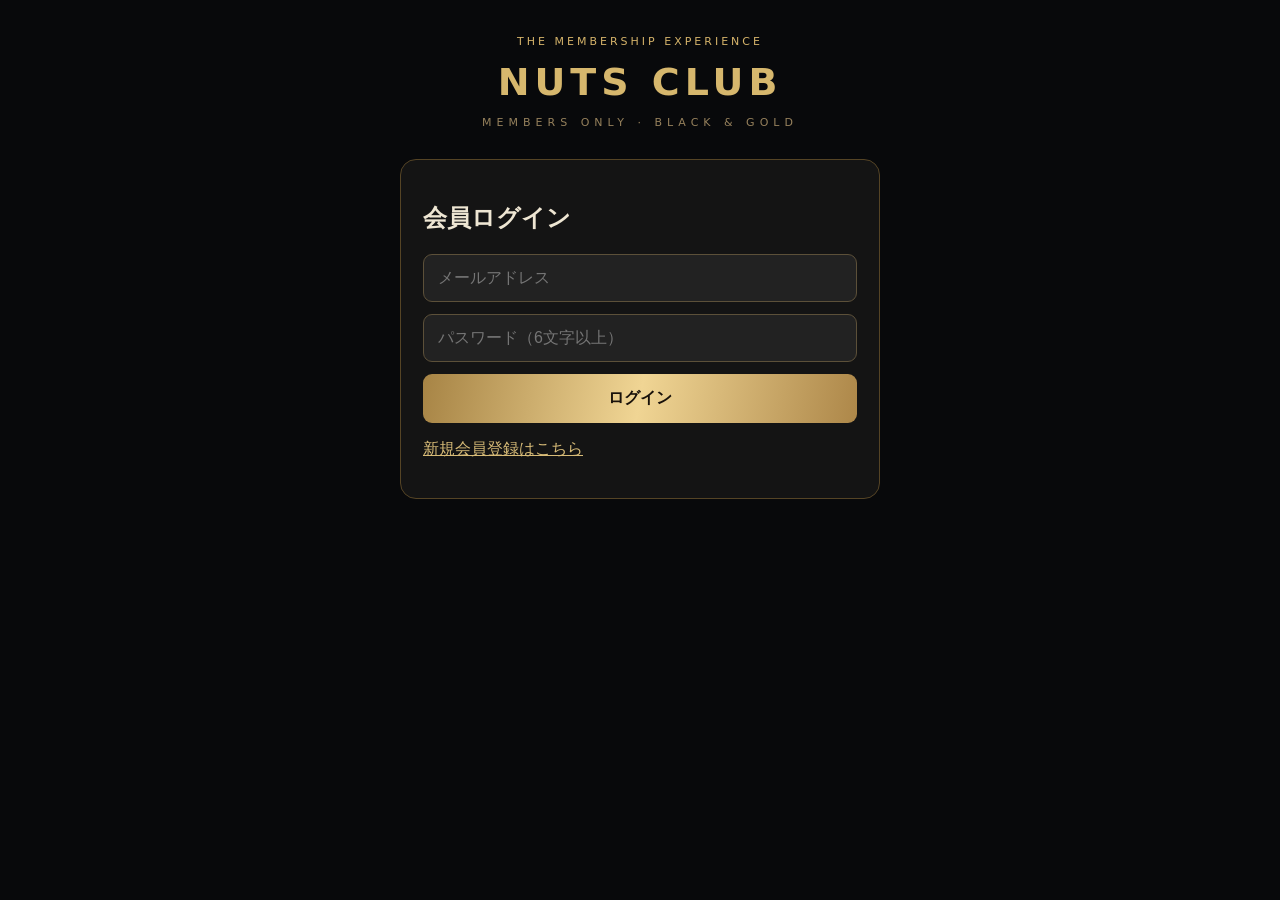
==== commit 67d30a11: "Open real member login from homepage instead of demo preview" ====
--- a/index.html
+++ b/index.html
@@ -1,32 +1 @@
-<!doctype html><html lang="ja"><head><meta charset="utf-8"><meta name="viewport" content="width=device-width,initial-scale=1,viewport-fit=cover"><meta name="theme-color" content="#0b0c10"><title>NUTS CLUB</title><style>
-:root{--bg:#0b0c10;--panel:#191b21;--panel2:#22252c;--gold:#d9b875;--text:#f7f5ef;--muted:#a1a3ad;--line:#33343b}*{box-sizing:border-box}body{margin:0;background:var(--bg);color:var(--text);font-family:-apple-system,BlinkMacSystemFont,"Hiragino Kaku Gothic ProN",Meiryo,sans-serif}button,input,select{font:inherit}button{cursor:pointer}.app{max-width:520px;margin:auto;min-height:100dvh;padding:24px 18px 100px}.brand{font-family:Georgia,serif;letter-spacing:2px;font-size:30px;color:var(--gold);font-weight:bold}.tag{font-size:12px;letter-spacing:2px;color:var(--muted);margin:4px 0 20px}.top{display:flex;align-items:center;justify-content:space-between}.avatar{background:var(--panel);border:1px solid #54462d;border-radius:50%;width:42px;height:42px;color:var(--gold);font-size:22px}.hero{border-radius:22px;min-height:205px;overflow:hidden;background:radial-gradient(ellipse at 60% 70%,#28473a 0%,#13251f 37%,#111319 80%);position:relative;border:1px solid #2d332f;padding:26px;display:flex;flex-direction:column;justify-content:end;margin:20px 0}.hero:before{content:'♠  ♥  ♣  ♦';font-size:64px;position:absolute;top:18px;left:12px;letter-spacing:8px;opacity:.12;transform:rotate(-12deg)}.hero h1{margin:0;font-size:28px;letter-spacing:1px}.hero p{margin:7px 0 0;color:#e6d4b2}.card{background:var(--panel);border-radius:19px;padding:20px;margin:14px 0;border:1px solid #24262e}.eyebrow{font-size:12px;letter-spacing:1.3px;color:var(--muted);margin-bottom:12px}.gold{color:var(--gold)}.row{display:flex;align-items:center;justify-content:space-between;gap:12px}.muted{color:var(--muted)}.small{font-size:12px}.big{font-size:30px;font-weight:700}.btn{background:#554426;border:1px solid #7c653c;color:#f8dfaa;border-radius:12px;padding:11px 16px;font-weight:700}.btn.secondary{background:#2a2b31;border-color:#45464d;color:var(--text)}.btn:disabled{opacity:.5}.two{display:grid;grid-template-columns:1fr 1fr;gap:12px}.two .card{margin:0}.section{font-size:19px;margin:27px 0 13px}.rank{display:flex;align-items:center;gap:13px;padding:12px 0;border-bottom:1px solid var(--line)}.rank:last-child{border:0}.rankno{font-size:23px;color:var(--gold);width:27px;font-family:Georgia,serif}.grow{flex:1}.bottom{position:fixed;bottom:0;left:0;right:0;background:#101116ed;border-top:1px solid #2c2d33;display:flex;justify-content:center;padding:9px max(8px,env(safe-area-inset-right)) calc(9px + env(safe-area-inset-bottom));backdrop-filter:blur(16px);z-index:5}.nav{width:min(520px,100%);display:grid;grid-template-columns:repeat(5,1fr)}.tab{border:0;background:transparent;color:#999ba4;font-size:10px;display:flex;align-items:center;flex-direction:column;gap:4px;padding:4px 0}.tab b{font-size:22px;font-weight:400}.tab.active{color:var(--gold)}.pill{font-size:11px;color:#d9b875;border:1px solid #67542d;border-radius:99px;padding:5px 9px}.item{border-bottom:1px solid var(--line);padding:13px 0}.item:last-child{border:0}.field{background:#111217;border:1px solid #44454b;color:white;border-radius:11px;padding:12px;width:100%;margin:8px 0}.questbar{height:7px;border-radius:9px;background:#3a3a40;overflow:hidden;margin-top:10px}.questbar>div{height:100%;background:var(--gold)}.notice{color:#b4a27f;font-size:12px;line-height:1.6}.hide{display:none}.toast{position:fixed;top:15px;left:50%;transform:translateX(-50%);background:#34302a;border:1px solid var(--gold);padding:12px 20px;border-radius:12px;z-index:9;max-width:90%;text-align:center}.h1{font-size:26px;margin:16px 0}.link{background:none;border:0;color:var(--gold);padding:6px}.chip{display:inline-block;padding:7px 10px;border-radius:9px;background:#2a2c32;color:#ddd;margin:4px 4px 4px 0;font-size:12px}footer{margin:20px 0;font-size:11px;color:#7d7e85;text-align:center}
-
-/* Premium VIP membership cards */
-.vip-card{--accent:#f2ca64;position:relative;isolation:isolate;overflow:hidden;aspect-ratio:1.72;border-radius:19px;border:1px solid var(--accent);background:radial-gradient(ellipse at 77% 15%,color-mix(in srgb,var(--accent) 28%,transparent),transparent 42%),linear-gradient(125deg,#101013 0%,#29241b 49%,#0a0a0c 100%);box-shadow:inset 0 0 0 1px #ffffff16,0 12px 32px #0009;padding:20px 22px;display:flex;flex-direction:column;justify-content:space-between;color:var(--accent);text-align:left;width:100%;transition:transform .2s ease}
-.vip-card:active{transform:scale(.985)}.vip-card:before{content:'♠';position:absolute;font-size:185px;right:2%;top:0;line-height:1;opacity:.16;z-index:-1;text-shadow:0 0 20px var(--accent)}.vip-card:after{content:'';position:absolute;inset:-60%;background:linear-gradient(115deg,transparent 43%,#ffffff14 49%,transparent 55%);transform:rotate(9deg);pointer-events:none}.vip-card .vip-top,.vip-card .vip-foot{display:flex;justify-content:space-between;align-items:start;gap:12px}.vip-card .vip-crown{font-size:31px;line-height:1}.vip-card .vip-tier{font-family:Georgia,serif;font-size:clamp(23px,6vw,34px);letter-spacing:2px;font-weight:bold}.vip-card .vip-sub{font-size:10px;letter-spacing:2px;color:#e3d9c4}.vip-card .vip-foot{font-size:12px;color:#eee3d3;align-items:end}.vip-card .vip-logo{font-family:Georgia,serif;font-size:20px;letter-spacing:2px}.vip-card.bronze{--accent:#d49a70;background-color:#2b1710}.vip-card.silver{--accent:#dce2ea;background-color:#1b2129}.vip-card.gold{--accent:#f3c85c}.vip-card.platinum{--accent:#a8ddf4;background-color:#12222e}.vip-card.black-vip{--accent:#d7a6ff;background-color:#160e22}.vip-card.mini{min-height:125px;aspect-ratio:auto;padding:15px 17px;margin:10px 0}.vip-card.mini:before{font-size:125px}.vip-card.mini .vip-tier{font-size:23px}.vip-card.mini .vip-crown{font-size:23px}.vip-card.mini .vip-logo{font-size:15px}.vip-card.mini .vip-foot{font-size:11px}.vip-progress{margin:12px 0 18px}.vip-progress .questbar{height:9px;background:#34312b;border:1px solid #665534}.vip-progress .questbar>div{background:linear-gradient(90deg,#a77a31,#ffe29a)}.vip-section-title{font-size:19px;font-family:Georgia,serif;letter-spacing:1px;color:var(--gold);margin:24px 0 12px}.vip-tiers{display:grid;gap:6px}.vip-current{outline:2px solid #e5c477;outline-offset:3px}.vip-detail{background:linear-gradient(135deg,#201b13,#121318);border:1px solid #5d4c2d;border-radius:16px;padding:17px;margin:14px 0}.vip-detail .item{line-height:1.6}.vip-back{background:transparent;border:0;color:var(--gold);padding:8px 0;font-size:15px}.vip-card-button{padding:0;border:0;background:none;width:100%;display:block;text-align:inherit}
-
-/* QR check-in demo */
-.checkin-card{border:1px solid #9d7b3c;background:linear-gradient(140deg,#272117,#0e1015);border-radius:20px;padding:22px;text-align:center;margin:18px 0}.qr-frame{background:#fff;border-radius:16px;padding:12px;display:inline-block;margin:16px auto}.qr-frame img{width:190px;height:190px;display:block;image-rendering:pixelated}.checkin-id{font-family:monospace;letter-spacing:2px;color:#d9b875;font-size:13px}.checkin-step{padding:10px 0;border-bottom:1px solid #403b31;text-align:left}.checkin-ok{color:#8fe0b2}.checkin-warning{color:#e2c890;font-size:12px;line-height:1.7}
-
-/* Customer app completion pass */
-.quick-actions{display:grid;grid-template-columns:repeat(3,1fr);gap:9px;margin:12px 0 22px}.quick-actions button{background:linear-gradient(150deg,#242126,#17191f);border:1px solid #594a31;border-radius:15px;color:#f2dfb8;min-height:85px;padding:12px 6px;font-weight:700;font-size:12px}.quick-actions button span{display:block;font-size:25px;margin-bottom:8px}.event-row{border:1px solid #3b362c;border-radius:14px;padding:15px;margin:12px 0;background:linear-gradient(135deg,#222027,#16171b)}.event-label{display:inline-block;color:#d9b875;font-size:11px;letter-spacing:1.5px;margin-bottom:7px}.event-row h3{margin:4px 0 7px;font-size:19px}.event-row p{color:#bcb8b2;font-size:12px;line-height:1.6}.event-row .row{margin-top:12px}.demo-banner{background:#242016;border:1px solid #6b542c;border-radius:12px;color:#f3db9d;padding:12px;font-size:12px;line-height:1.6;margin:12px 0}.history-entry{border-left:2px solid #d9b875;padding:4px 0 15px 14px;margin-left:8px;font-size:13px}.history-entry strong{display:block;margin-bottom:4px}.history-entry small{color:#a9a5a0}.section-heading{display:flex;justify-content:space-between;align-items:center;gap:10px}.section-heading button{font-size:12px}.btn:focus-visible,.tab:focus-visible,.quick-actions button:focus-visible{outline:2px solid #ffe6a0;outline-offset:3px}@media(prefers-reduced-motion:reduce){*{animation:none!important;transition:none!important}}
-.live-banner{background:linear-gradient(125deg,#29231b,#12151b 70%);border:1px solid #80653b;border-radius:22px;padding:22px;margin:15px 0;position:relative;overflow:hidden}.live-banner:after{content:'♠';position:absolute;right:8px;top:-22px;font-size:170px;color:#d9b875;opacity:.08;pointer-events:none}.live-badge{display:inline-flex;align-items:center;gap:7px;border:1px solid #876b3e;border-radius:99px;color:#eacb86;font-size:11px;letter-spacing:1px;padding:7px 12px}.live-dot{width:8px;height:8px;background:#e2ba68;border-radius:50%;box-shadow:0 0 10px #d9b875}.live-metrics{display:grid;grid-template-columns:1fr 1fr;gap:11px;margin:17px 0}.live-metric{background:#17191f;border:1px solid #40382c;border-radius:16px;padding:17px}.live-metric strong{display:block;color:#efcd83;font-size:32px;margin:5px 0}.live-metric small{color:#aba7a0}.live-status{display:flex;align-items:center;justify-content:space-between;padding:16px 0;border-bottom:1px solid #35332f;gap:12px}.live-status:last-child{border:0}.live-status b{color:#e7c57f;font-size:13px}.live-actions{display:grid;grid-template-columns:1fr 1fr;gap:10px;margin:16px 0}.live-actions button{min-height:54px}.live-steps{display:grid;gap:10px;margin-top:12px}.live-step{display:flex;gap:12px;align-items:start;color:#d6d1c7;font-size:13px;line-height:1.6}.live-step span{background:#332b1d;color:#f4d895;padding:4px 9px;border-radius:50%;font-weight:bold}.live-note{background:#242018;border:1px solid #6d5530;border-radius:12px;padding:12px;color:#f0d6a3;font-size:12px;line-height:1.7}.live-fine{color:#a7a5a1;font-size:12px;line-height:1.7;margin-top:12px}.plan-days{display:grid;grid-template-columns:repeat(2,minmax(0,1fr));gap:9px}.plan-day{background:#171717;border:1px solid #474039;color:#eee;padding:13px 5px;border-radius:11px;cursor:pointer}.plan-day.chosen{border-color:#d9b66d;background:#352b19;color:#ffe0a1}.plan-options{display:flex;flex-wrap:wrap;gap:8px}.plan-options .btn{flex:1;min-width:105px}
-/* NUTS RANKING — podium redesign */
-.rank-switch{display:grid;grid-template-columns:repeat(3,1fr);gap:7px;margin:20px 0 10px}.rank-switch button{background:#202127;border:1px solid #38343a;color:#aaa5a0;padding:12px 5px;border-radius:12px;font-weight:700;font-size:12px}.rank-switch button.active{background:linear-gradient(135deg,#5d4728,#302719);border-color:#d5ac64;color:#f8dca2;box-shadow:0 0 14px #d5ac6420}.podium{display:grid;grid-template-columns:repeat(3,minmax(0,1fr));gap:8px;align-items:end;margin:26px 0 16px}.podium-col{text-align:center;min-width:0}.podium-avatar{height:56px;width:56px;display:grid;place-items:center;margin:0 auto 8px;border-radius:50%;background:radial-gradient(circle at 30% 20%,#3d3530,#14161a);border:2px solid var(--metal);color:var(--metal);font-size:25px;box-shadow:0 0 18px color-mix(in srgb,var(--metal) 24%,transparent)}.podium-crown{font-size:24px;color:var(--metal);height:29px}.podium-name{font-weight:800;font-size:13px;overflow:hidden;text-overflow:ellipsis;white-space:nowrap}.podium-pts{font-size:12px;color:#e6cf9c;margin:5px 0 10px}.podium-step{height:var(--height);display:flex;flex-direction:column;justify-content:center;gap:5px;border-radius:13px 13px 5px 5px;border:1px solid var(--metal);background:linear-gradient(160deg,color-mix(in srgb,var(--metal) 19%,#17171c),#15161b 72%);box-shadow:inset 0 1px 14px color-mix(in srgb,var(--metal) 10%,transparent)}.podium-step strong{font-size:29px;color:var(--metal);font-family:Georgia,serif}.podium-step span{font-size:10px;color:#c7c0b6;letter-spacing:1px}.ranking-row{display:flex;align-items:center;gap:13px;padding:13px 0;border-bottom:1px solid #343036}.ranking-row:last-child{border-bottom:0}.ranking-row .place{font:700 22px Georgia,serif;color:#d9b875;width:29px}.ranking-row .name{flex:1;font-weight:700}.ranking-row .pts{color:#f0cb83;font-weight:800}.ranking-head{border:1px solid #4b3d28;background:radial-gradient(circle at 100% 0%,#40301c,#17171b 62%);padding:21px;border-radius:19px;margin:17px 0}.ranking-head h1{font:700 27px Georgia,serif;color:#f3d48c;margin:7px 0}.ranking-note{font-size:12px;color:#aaa4a0;line-height:1.7}
-</style></head><body><main class="app"><header class="top"><div><div class="brand">NUTS CLUB</div><div class="tag">PLAY. CONNECT. COMPETE.</div></div><button class="avatar" onclick="go('player')" aria-label="マイページ">♙</button></header><div class="demo-banner" style="margin:14px 0">元のデザインを復元しました。現在はプレビュー画面です。チケット・ランキング・QRなどはデモデータで、本番の会員情報とはまだ連携していません。<br><a href="member.html" style="color:#f3d48c;font-weight:bold">本番会員ログインを開く →</a></div><div id="view"></div><footer>THE NUTS · CUSTOMER APP PREVIEW<br>この画面はデモ版です。ポイント・チケット・来店記録はこの端末内だけのサンプルです。<br><a href="member.html" style="color:#d9b875">本番会員ログインはこちら</a></footer></main><nav class="bottom"><div class="nav" id="nav"></div></nav><script>
-const KEY='nutsclub_demo_v1';let state;try{state=JSON.parse(localStorage.getItem(KEY))||{}}catch(e){state={}};state={name:'NUTS PLAYER',points:850,visits:2,joined:false,attending:[],posts:[],claimed:[],bookings:[],visitHistory:[],...state};if(!Array.isArray(state.bookings))state.bookings=[];if(!Array.isArray(state.visitHistory))state.visitHistory=[];if(!Number.isInteger(state.demoMemberIndex))state.demoMemberIndex=Math.floor(Math.random()*20);let page='home';let live={players:8,tables:1,darts:'空きあり',mahjong:'利用可能',tournament:'WEEKEND POKER',time:'21:00'};const demoQRs=["[data-uri]","[data-uri]","[data-uri]","[data-uri]","[data-uri]","[data-uri]","[data-uri]","[data-uri]","[data-uri]","[data-uri]","[data-uri]","[data-uri]","[data-uri]","[data-uri]","[data-uri]","[data-uri]","[data-uri]","[data-uri]","[data-uri]","[data-uri]"];const ranks=[['PLAYER A',2450],['PLAYER B',2100],['PLAYER C',1870],['PLAYER D',1450],['PLAYER E',1120]];const $=s=>document.querySelector(s);const save=()=>localStorage.setItem(KEY,JSON.stringify(state));const esc=s=>String(s).replace(/[&<>"']/g,c=>({'&':'&amp;','<':'&lt;','>':'&gt;','"':'&quot;',"'":'&#39;'}[c]));function notify(t){let d=document.createElement('div');d.className='toast';d.textContent=t;document.body.appendChild(d);setTimeout(()=>d.remove(),2200)}function go(p){page=p;render();window.scrollTo({top:0,behavior:'smooth'})}function card(t,b){return `<section class="card"><div class="eyebrow">${t}</div>${b}</section>`}function rankList(){return ranks.map((r,i)=>`<div class="rank"><span class="rankno">${i+1}</span><div class="grow">${r[0]}</div><strong class="gold">${r[1].toLocaleString()} PT</strong></div>`).join('')}const tiers=[{name:'BRONZE',min:0,color:'#cd9568',icon:'◆'},{name:'SILVER',min:5,color:'#c4cdd9',icon:'◆'},{name:'GOLD',min:15,color:'#f2ca64',icon:'♛'},{name:'PLATINUM',min:30,color:'#c5e5f3',icon:'♛'},{name:'BLACK VIP',min:50,color:'#c6a1ff',icon:'♛'}];function memberTier(){return [...tiers].reverse().find(t=>state.visits>=t.min)||tiers[0]}function tierClass(t){return t.name.toLowerCase().replace(' ','-')}function vipPlastic(t,mini=false){return `<div class="vip-card ${tierClass(t)} ${mini?'mini':''}"><div class="vip-top"><div><div class="vip-crown">♛</div><div class="vip-tier">${t.name}</div><div class="vip-sub">NUTS CLUB MEMBER</div></div><div class="vip-logo">♠ NUTS</div></div><div class="vip-foot"><span>${esc(state.name)}</span><span>MEMBER · DEMO</span></div></div>`}function memberCard(){let t=memberTier(),i=tiers.indexOf(t),n=tiers[i+1],pct=n?Math.min(100,Math.round(state.visits/n.min*100)):100;return `<section style="margin:18px 0"><button class="vip-card-button" onclick="go('vip')" aria-label="会員カードを開く">${vipPlastic(t)}</button><div class="vip-progress"><div class="row small"><span class="muted">${n?'次のランク '+n.name:'最高ランク達成'}</span><strong>${n?'あと'+(n.min-state.visits)+'回来店':'VIP MAX'}</strong></div><div class="questbar"><div style="width:${pct}%"></div></div><div class="row small muted" style="margin-top:6px"><span>累計 ${state.visits}回来店</span><span>${n?state.visits+' / '+n.min:'50 / 50'}回</span></div></div></section>`}function home(){return `<div class="hero"><h1>YOUR NEXT HAND<br>STARTS HERE.</h1><p>週末は、THE NUTSで。</p></div>${card('NEXT TOURNAMENT',`<div class="row"><div><strong style="font-size:21px">${live.tournament}</strong><div class="gold" style="margin-top:9px">${live.time} START</div></div><button class="btn" onclick="join()">${state.joined?'予約済み':'ENTRY'}</button></div>`)}<div class="two"><div class="card"><div class="eyebrow">MY RANK</div><div class="big gold">#12</div><div class="muted small">月間順位（サンプル）</div></div><div class="card"><div class="eyebrow">MY POINTS</div><div class="big gold">${state.points}</div><div class="muted small">デモポイント</div></div></div>${memberCard()}${card('VISIT CHECK-IN',`<div class="row"><div><strong>♠ 来店QRスタンプ</strong><div class="muted small">スタッフ確認で来店回数を記録（デモ）</div></div><button class="btn" onclick="go('checkin')">QRを表示</button></div>`)}${card('MONTHLY LEADERBOARD',rankList()+`<button class="link" onclick="go('rank')">ランキングをすべて見る →</button>`)}${card('NUTS LIVE',`<div class="row"><div><div class="big">${live.players}<span class="small muted"> 人</span></div><div class="muted small">現在の参加人数（サンプル）</div></div><button class="btn secondary" onclick="go('live')">状況を見る</button></div>`)}${card('NUTS QUEST',`<div class="row"><span>来店ミッションに挑戦</span><button class="btn secondary" onclick="go('quest')">見る →</button></div>`)}<div class="quick-actions"><button onclick="go('events')"><span>♠</span>イベント</button><button onclick="go('vip')"><span>♛</span>VIPカード</button><button onclick="go('history')"><span>◷</span>来店履歴</button></div>`}
-let rankPeriod='monthly';const rankData={monthly:{title:'MONTHLY RANKING',sub:'今月の活動ポイント',rows:[['ATOM',1250],['TAKU',820],['RYO',640],['KEN',580],['YUTA',420],['SORA',360],['REN',280]]},yearly:{title:'YEARLY RANKING',sub:'年間の活動ポイント',rows:[['TAKU',9200],['ATOM',8700],['RYO',7450],['YUTA',6300],['KEN',5900],['REN',4700],['SORA',3500]]},visits:{title:'VISIT RANKING',sub:'累計来店回数',rows:[['RYO',82],['ATOM',67],['TAKU',54],['KEN',48],['SORA',37],['YUTA',31],['REN',22]]}};function chooseRank(k){rankPeriod=k;render()}function rank(){const d=rankData[rankPeriod],unit=rankPeriod==='visits'?'回':'PT',colors=['#d6dce4','#f4c969','#bf9073'];let order=[1,0,2];let podium=order.map((ix)=>{let [name,num]=d.rows[ix];return `<div class="podium-col" style="--metal:${colors[ix]};--height:${ix===0?136:ix===1?110:93}px"><div class="podium-crown">${ix===0?'♛':'♠'}</div><div class="podium-avatar">${ix===0?'♛':'♠'}</div><div class="podium-name">${esc(name)}</div><div class="podium-pts">${num.toLocaleString()} ${unit}</div><div class="podium-step"><strong>${ix+1}</strong><span>${ix===0?'CHAMPION':ix===1?'RUNNER UP':'THIRD'}</span></div></div>`}).join('');let others=d.rows.slice(3).map(([name,num],i)=>`<div class="ranking-row"><span class="place">${i+4}</span><span class="name">${esc(name)}</span><span class="pts">${num.toLocaleString()} ${unit}</span></div>`).join('');return `<div class="ranking-head"><div class="eyebrow" style="color:#c8a766">♠ NUTS CLUB / HALL OF FAME</div><h1>🏆 ${d.title}</h1><div class="muted small">${d.sub} · TOP PLAYERS</div></div><div class="rank-switch"><button class="${rankPeriod==='monthly'?'active':''}" onclick="chooseRank('monthly')">月間</button><button class="${rankPeriod==='yearly'?'active':''}" onclick="chooseRank('yearly')">年間</button><button class="${rankPeriod==='visits'?'active':''}" onclick="chooseRank('visits')">来店回数</button></div><div class="podium">${podium}</div>${card('RANKING 04–07',others)}${card('MY STATUS',`<div class="row"><div><div class="big gold">${state.points.toLocaleString()} PT</div><div class="muted small">自分のデモポイント</div></div><div><div class="big gold">${state.visits} 回</div><div class="muted small">累計来店（デモ）</div></div></div>`)}<p class="ranking-note">※順位・名前・数値はすべて画面確認用のサンプルです。実際のランキング共有は未実装です。ポイントは現金・チップ等と交換できません。今後は来店・イベント参加などの活動を基準にします。</p>`}
-function liveView(){return `<h1 class="h1">◉ NUTS LIVE</h1><p class="muted">今夜のナッツを、来店前にチェック。</p><div class="live-banner"><span class="live-badge"><i class="live-dot"></i> NUTS FLOOR STATUS</span><h2 style="font-family:Georgia,serif;letter-spacing:1.2px;font-size:28px;margin:18px 0 6px">THE NIGHT IS YOURS.</h2><p class="muted small" style="margin:0">ポーカー・ダーツ・麻雀を楽しもう</p></div><div class="live-note">現在はデモ画面です。以下の人数・卓数・空き状況はサンプルで、実際の店舗情報ではありません。</div><div class="live-metrics"><div class="live-metric"><small>♠ POKER PLAYERS</small><strong>${live.players}<span style="font-size:14px"> 人</span></strong><small>表示例・未連携</small></div><div class="live-metric"><small>♣ ACTIVE TABLES</small><strong>${live.tables}<span style="font-size:14px"> / 3 卓</span></strong><small>表示例・未連携</small></div></div>${card('FLOOR GUIDE · サンプル',`<div class="live-status"><span>♠ ポーカー</span><b>${live.tables}卓稼働（例）</b></div><div class="live-status"><span>🎯 ダーツ</span><b>${live.darts}（例）</b></div><div class="live-status"><span>🀄 麻雀</span><b>${live.mahjong}（例）</b></div>`)}${card('NEXT TOURNAMENT · 予定例',`<div class="row"><div><strong style="font-size:18px">${live.tournament}</strong><div class="gold" style="margin-top:8px">${live.time} START</div></div><span class="pill">DEMO</span></div><p class="live-fine">日時・開催状況は店頭でご確認ください。ここからの操作は実際の予約になりません。</p><button class="btn" onclick="go('events')">イベント一覧を見る →</button>`)}${card('WEEKEND SPECIAL',`<strong style="font-size:20px;color:var(--gold)">🐍 HABU NIGHT</strong><p class="muted small">週末限定イベントを企画中</p><p class="live-fine">ポーカーの特別ルールを楽しむ企画。飲酒は任意で、ノンアル演出にも対応する予定です。</p>`)}${card('HOW TO USE NUTS LIVE',`<div class="live-steps"><div class="live-step"><span>1</span><div>今夜の卓数やイベント情報をチェック</div></div><div class="live-step"><span>2</span><div>気になるイベントを保存</div></div><div class="live-step"><span>3</span><div>店舗で実際の開催状況を確認して来店</div></div></div>`)}<p class="notice">本番版では、店舗側の更新とデータベース連携により、実際の人数・卓数を表示する予定です。</p>`}function join(){state.joined=!state.joined;save();notify(state.joined?'デモ予約を登録しました':'デモ予約を取り消しました');render()}
-const quests=[{id:'visit3',title:'来店3回を達成',desc:'来店スタンプを3つ集めよう',need:3,pt:100},{id:'visit5',title:'来店5回を達成',desc:'常連プレイヤーへの第一歩',need:5,pt:200}];function quest(){return `<h1 class="h1">✨ NUTS QUEST</h1><p class="muted">遊ぶほど、思い出と称号が増える。</p>${card('VISIT STAMPS',`<div class="row"><div><div class="big gold">${state.visits} <span class="small muted">VISITS</span></div><p class="small muted">デモ用の来店記録</p></div><button class="btn secondary" onclick="go('checkin')">来店QRを表示</button></div>`)}${quests.map(q=>card('MISSION',`<div class="row"><strong>${q.title}</strong><span class="pill">+${q.pt} PT</span></div><p class="muted small">${q.desc}</p><div class="questbar"><div style="width:${Math.min(100,state.visits/q.need*100)}%"></div></div><p class="small muted">${Math.min(q.need,state.visits)} / ${q.need}</p><button class="btn" ${state.visits<q.need||state.claimed.includes(q.id)?'disabled':''} onclick="claim('${q.id}')">${state.claimed.includes(q.id)?'受け取り済み':'ポイントを受け取る'}</button>`)).join('')}<p class="notice">※来店記録・ポイントはデモです。本番ではスタッフによる来店確認を導入します。</p>`}function demoVisit(){const today=new Date().toLocaleDateString('sv-SE');if(state.lastDemoVisit===today)return notify('今日はすでにスタンプを記録済みです');if(!confirm('【デモ用】スタッフが来店を確認しましたか？\n※実際の店舗では使えないテスト機能です。'))return;state.visits++;state.lastDemoVisit=today;state.visitHistory.push(today);save();notify('デモ来店スタンプを記録しました');render()}function claim(id){let q=quests.find(x=>x.id===id);if(!q||state.visits<q.need||state.claimed.includes(id))return;state.points+=q.pt;state.claimed.push(id);save();notify('ポイントを獲得しました！');render()}
-function match(){return `<h1 class="h1">♠ NUTS MATCH</h1><p class="muted">一緒に遊ぶ仲間を見つけよう。</p>${card('仲間を募集する',`<label class="small muted">募集するゲーム</label><select class="field" id="game"><option>ポーカー</option><option>麻雀</option><option>ダーツ</option></select><label class="small muted">メッセージ</label><input class="field" id="msg" maxlength="70" placeholder="例：今夜21時から一緒に遊べる人！"><button class="btn" onclick="post()">募集を投稿</button>`)}${card('みんなの募集',state.posts.length?state.posts.slice().reverse().map((p,i)=>`<div class="item"><span class="pill">${esc(p.game)}</span><div style="margin:9px 0">${esc(p.msg)}</div><div class="row"><span class="muted small">${esc(p.name)} · デモ投稿</span><button class="link" onclick="reply()">参加したい</button></div></div>`).join(''):'<p class="muted">まだ募集はありません。最初の募集を投稿してみよう！</p>')}<p class="notice">※投稿はこの端末内だけに保存されます。他のユーザーには公開されません。</p>`}function post(){let msg=$('#msg').value.trim();if(!msg)return notify('メッセージを入力してね');state.posts.push({game:$('#game').value,msg,name:state.name});save();notify('デモ募集を投稿しました');render()}function reply(){notify('参加連絡は本番版で使えるようにする予定です')}
-let selectedTier=null;function selectTier(i){selectedTier=i;go('vip')}function vip(){let t=memberTier(),selected=selectedTier===null?t:tiers[selectedTier];let benefits=['会員登録・来店スタンプ開始','会員限定のお知らせ（予定）','誕生日特典・イベント先行案内（予定）','限定グッズ・特別イベント案内（予定）','BLACK VIP限定の特別招待（予定）'];return `<h1 class="h1" style="color:var(--gold);font-family:Georgia,serif;text-align:center">♛ NUTS VIP</h1><p class="muted" style="text-align:center">来店するほど、会員カードが進化する。</p>${memberCard()}<button class="btn" style="width:100%;margin-bottom:15px" onclick="go('checkin')">▦ 来店QR会員証を表示</button><div class="vip-section-title">MEMBERSHIP CARDS</div><p class="small muted">カードをタップするとランク詳細が見られるよ。</p><div class="vip-tiers">${tiers.map((x,i)=>`<button class="vip-card-button" onclick="selectTier(${i})" aria-label="${x.name}の詳細">${vipPlastic(x,true)}<div class="row small" style="padding:0 4px 10px"><span class="muted">${x.min===0?'会員登録':`累計${x.min}回来店`}</span><span style="color:${x.color}">${state.visits>=x.min?'✓ 達成':`あと${x.min-state.visits}回`}</span></div></button>`).join('')}</div><div class="vip-section-title">RANK DETAILS</div><div class="vip-detail"><div class="row"><strong style="font-size:21px;color:${selected.color}">${selected.name}</strong><span class="pill">${selected.min===0?'登録時':selected.min+'回来店'}</span></div><div class="item">♛ ${benefits[tiers.indexOf(selected)]}</div><p class="notice">特典は企画中の案で、現在は提供していません。</p></div><p class="notice">※デモ版。来店回数・ランクは端末内のみ保存されます。勝敗・チップ購入額によってランクは変わりません。</p>`}function checkin(){const today=new Date().toLocaleDateString('sv-SE'),done=state.lastDemoVisit===today;return `<h1 class="h1" style="text-align:center;color:var(--gold)">♠ VISIT CHECK-IN</h1><p class="muted" style="text-align:center">来店スタンプ · QR会員証</p><div class="checkin-card"><div class="eyebrow">NUTS CLUB MEMBER</div><strong style="font-size:22px">${esc(state.name)}</strong><div class="small gold" style="margin-top:8px">${memberTier().name} MEMBER</div><div class="qr-frame"><img alt="デモ会員QRコード" src="${demoQRs[state.demoMemberIndex]}"></div><div class="checkin-id">DEMO-${String(state.demoMemberIndex+1).padStart(4,'0')}</div><p class="muted small">来店時にスタッフにこの画面を見せよう</p><div class="row" style="margin-top:18px"><span>累計来店</span><strong class="gold">${state.visits} 回</strong></div></div>${card('来店確認の流れ',`<div class="checkin-step">① お客さんがQR会員証を表示</div><div class="checkin-step">② スタッフが会員証と来店を確認</div><div class="checkin-step">③ スタッフがスタンプを付与</div><p class="checkin-warning">※現在は端末内だけのデモです。QRを読み取るスタッフ用アプリ・本人認証・不正防止・店舗データ連携は未実装です。</p><button class="btn" style="width:100%" onclick="demoVisit()" ${done?'disabled':''}>${done?'✓ 本日のデモスタンプ記録済み':'スタッフ確認済みとしてデモスタンプを付与'}</button><p class="notice">このボタンは操作確認専用です。本番ではスタッフだけが操作できる管理画面に置きます。</p>`)}<button class="btn secondary" onclick="go('vip')">VIPカードに戻る →</button>`}
-
-const events=[{id:'weekend',title:'WEEKEND POKER',when:'週末 21:00',tag:'POKER',desc:'通常トーナメント。開催日時・料金は店頭でご確認ください。'},{id:'habu',title:'HABU NIGHT',when:'週末開催を検討中',tag:'SPECIAL',desc:'フォールドしても最後まで楽しめる特別ルール。敗者演出はノンアル対応。企画段階です。'},{id:'beginner',title:'BEGINNER SESSION',when:'日程調整中',tag:'BEGINNER',desc:'初めての方も楽しめる体験企画。開催は未確定です。'}];
-function eventView(){return `<h1 class="h1">♠ NUTS EVENTS</h1><p class="muted">週末の楽しみを見つけよう。</p><div class="demo-banner">これは体験版の予定リストです。参加登録はこの端末にだけ保存され、お店への予約・連絡にはなりません。</div>${events.map(e=>`<div class="event-row"><span class="event-label">${e.tag} · DEMO</span><h3>${e.title}</h3><div class="gold small">◷ ${e.when}</div><p>${e.desc}</p><div class="row"><span class="muted small">${state.bookings.includes(e.id)?'✓ 興味ありに登録済み':'気になるイベントを保存'}</span><button class="btn ${state.bookings.includes(e.id)?'secondary':''}" onclick="toggleEvent('${e.id}')">${state.bookings.includes(e.id)?'解除':'興味あり ♡'}</button></div></div>`).join('')}${card('保存したイベント',state.bookings.length?state.bookings.map(id=>`<div class="item">♠ ${events.find(e=>e.id===id)?.title||'EVENT'}</div>`).join(''):'<p class="muted small">まだ保存したイベントはありません。</p>')}</div>`}
-function toggleEvent(id){if(!events.some(e=>e.id===id))return;state.bookings=state.bookings.includes(id)?state.bookings.filter(x=>x!==id):[...state.bookings,id];save();notify('この端末に保存しました（予約ではありません）');render()}
-function historyView(){let entries=state.visitHistory.slice().reverse();return `<h1 class="h1">◷ VISIT HISTORY</h1><p class="muted">あなたのNUTS CLUBでの思い出</p>${memberCard()}${card('来店記録',`<div class="row"><span>累計来店回数（デモ）</span><strong class="gold">${state.visits} 回</strong></div><p class="notice">現在の累計には初期サンプル値が含まれます。</p>${entries.length?entries.map(d=>`<div class="history-entry"><strong>♠ 来店スタンプ</strong><small>${esc(d)} · この端末で記録</small></div>`).join(''):'<p class="muted small">この端末で追加した来店履歴はまだありません。</p>'}`)}<button class="btn secondary" onclick="go('checkin')">QR会員証を表示 →</button>`}
-
-function player(){return `<h1 class="h1">♙ NUTS PLAYER</h1>${card('MY PROFILE',`<label class="small muted">表示名</label><input class="field" id="username" maxlength="20" value="${esc(state.name)}"><button class="btn" onclick="rename()">名前を保存</button><div class="item row"><span>会員ランク</span><span class="gold">${memberTier().name}</span></div><div class="item row"><span>月間順位（サンプル）</span><span class="gold">#12</span></div><div class="item row"><span>ポイント</span><span class="gold">${state.points} PT</span></div><div class="item row"><span>来店回数（デモ）</span><span>${state.visits}回</span></div>`)}${card('MY MENU',`<button class="btn secondary" onclick="go('vip')">NUTS VIPを見る →</button> <button class="btn secondary" onclick="go('quest')">クエストを見る →</button> <button class="btn secondary" onclick="go('checkin')">来店QR会員証 →</button>`)}${card('MY ACTIVITY',`<div class="item row"><span>気になるイベント</span><strong class="gold">${state.bookings.length} 件</strong></div><button class="btn secondary" onclick="go('events')">イベントを見る →</button> <button class="btn secondary" onclick="go('history')">来店履歴を見る →</button>`)}${card('デモ設定',`<p class="notice">試作データを初期化します。店舗のデータには影響しません。</p><button class="btn secondary" onclick="resetDemo()">デモデータを初期化</button>`)}`}
-function rename(){let n=$('#username').value.trim();if(!n)return notify('名前を入力してね');state.name=n;save();notify('名前を保存しました');render()}function resetDemo(){if(!confirm('この端末のデモデータを初期化しますか？'))return;localStorage.removeItem(KEY);location.reload()}
-const tabs=[['home','⌂','HOME'],['rank','♜','RANK'],['live','◉','LIVE'],['match','♧','MATCH'],['player','♙','MY PAGE']];function render(){let pages={home,rank,live:liveView,quest,match,vip,player,checkin,events:eventView,history:historyView};$('#view').innerHTML=pages[page]();$('#nav').innerHTML=tabs.map(([id,ic,name])=>`<button class="tab ${page===id?'active':''}" onclick="go('${id}')"><b>${ic}</b><span>${name}</span></button>`).join('')}render();
-</script></body></html>+<!doctype html><html lang="ja"><head><meta charset="utf-8"><meta name="viewport" content="width=device-width,initial-scale=1"><meta http-equiv="refresh" content="0;url=/member.html"><title>NUTS CLUB</title><script>location.replace("/member.html"+location.search+location.hash)</script></head><body style="background:#08090b;color:#d6b76d;font-family:system-ui;text-align:center;padding:3rem"><h1>NUTS CLUB</h1><p>会員ページに移動しています…</p><a style="color:#d6b76d" href="/member.html">会員ページを開く</a></body></html>
